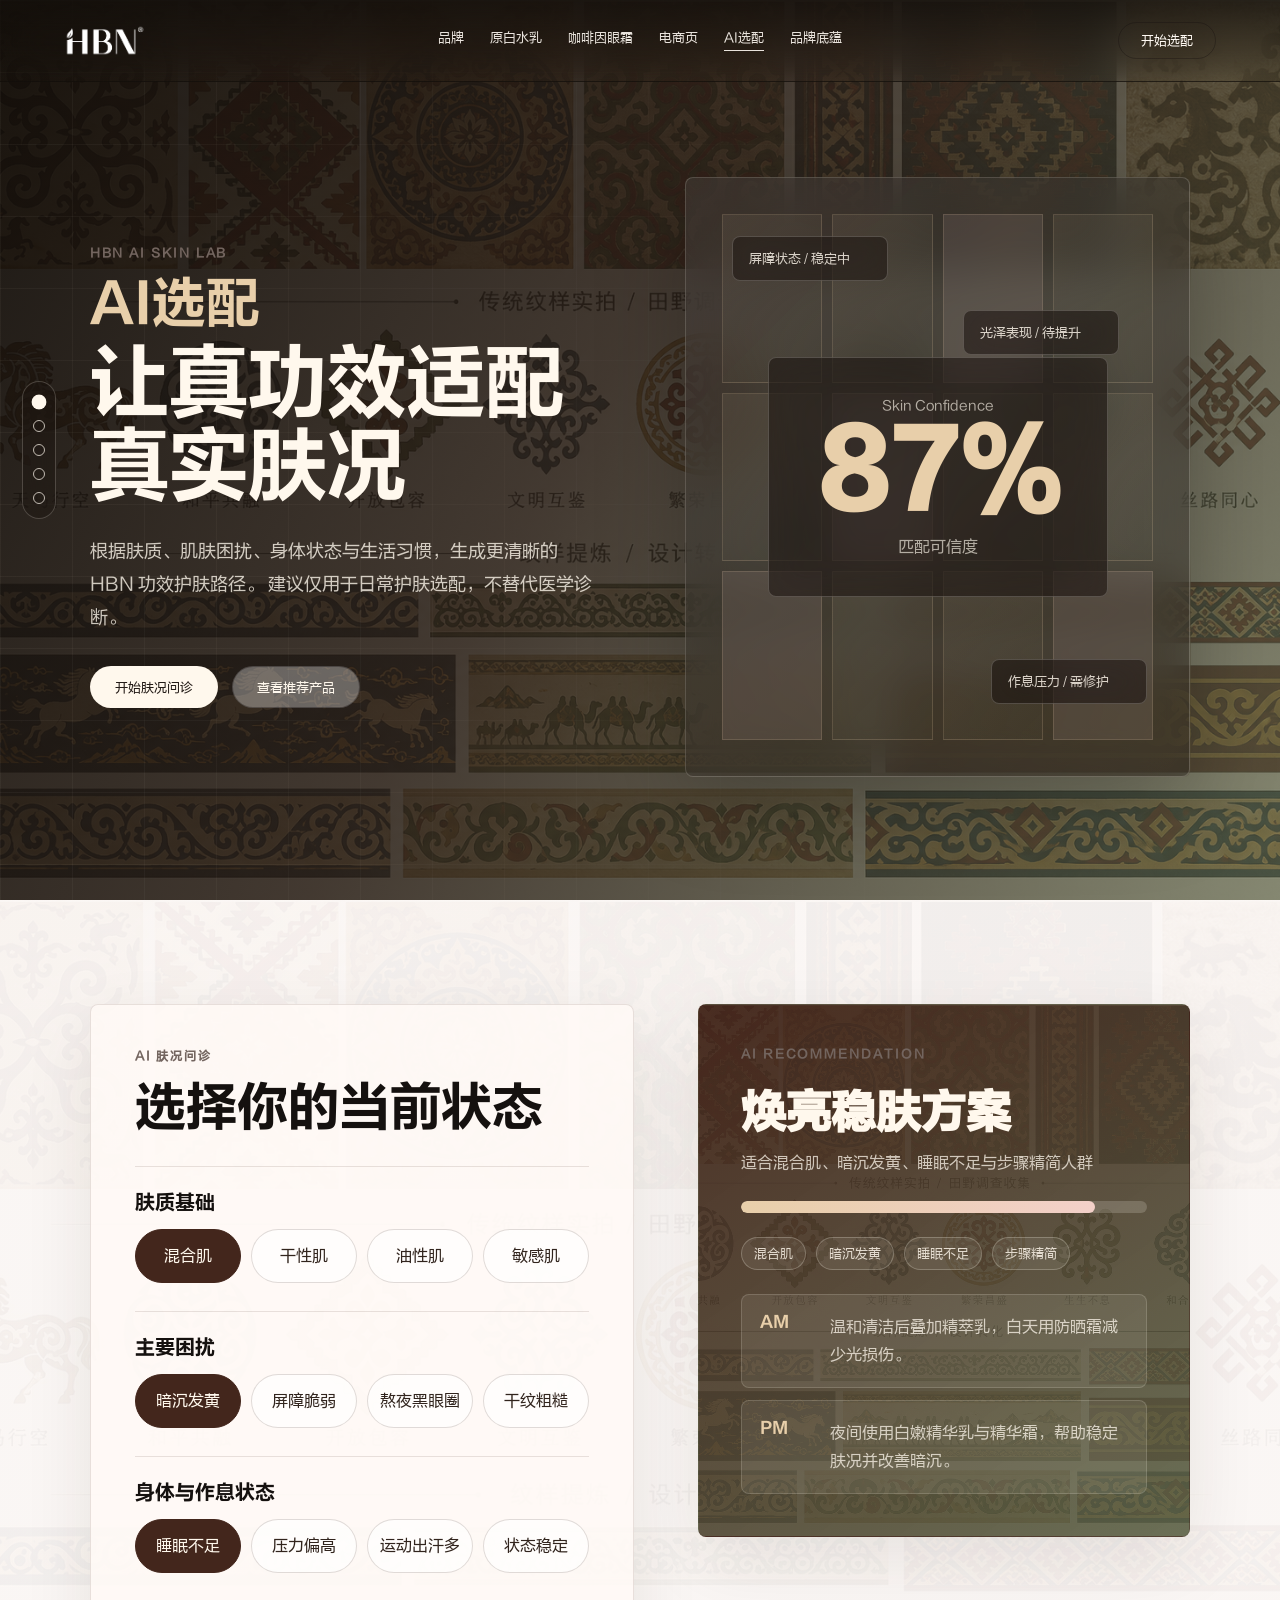
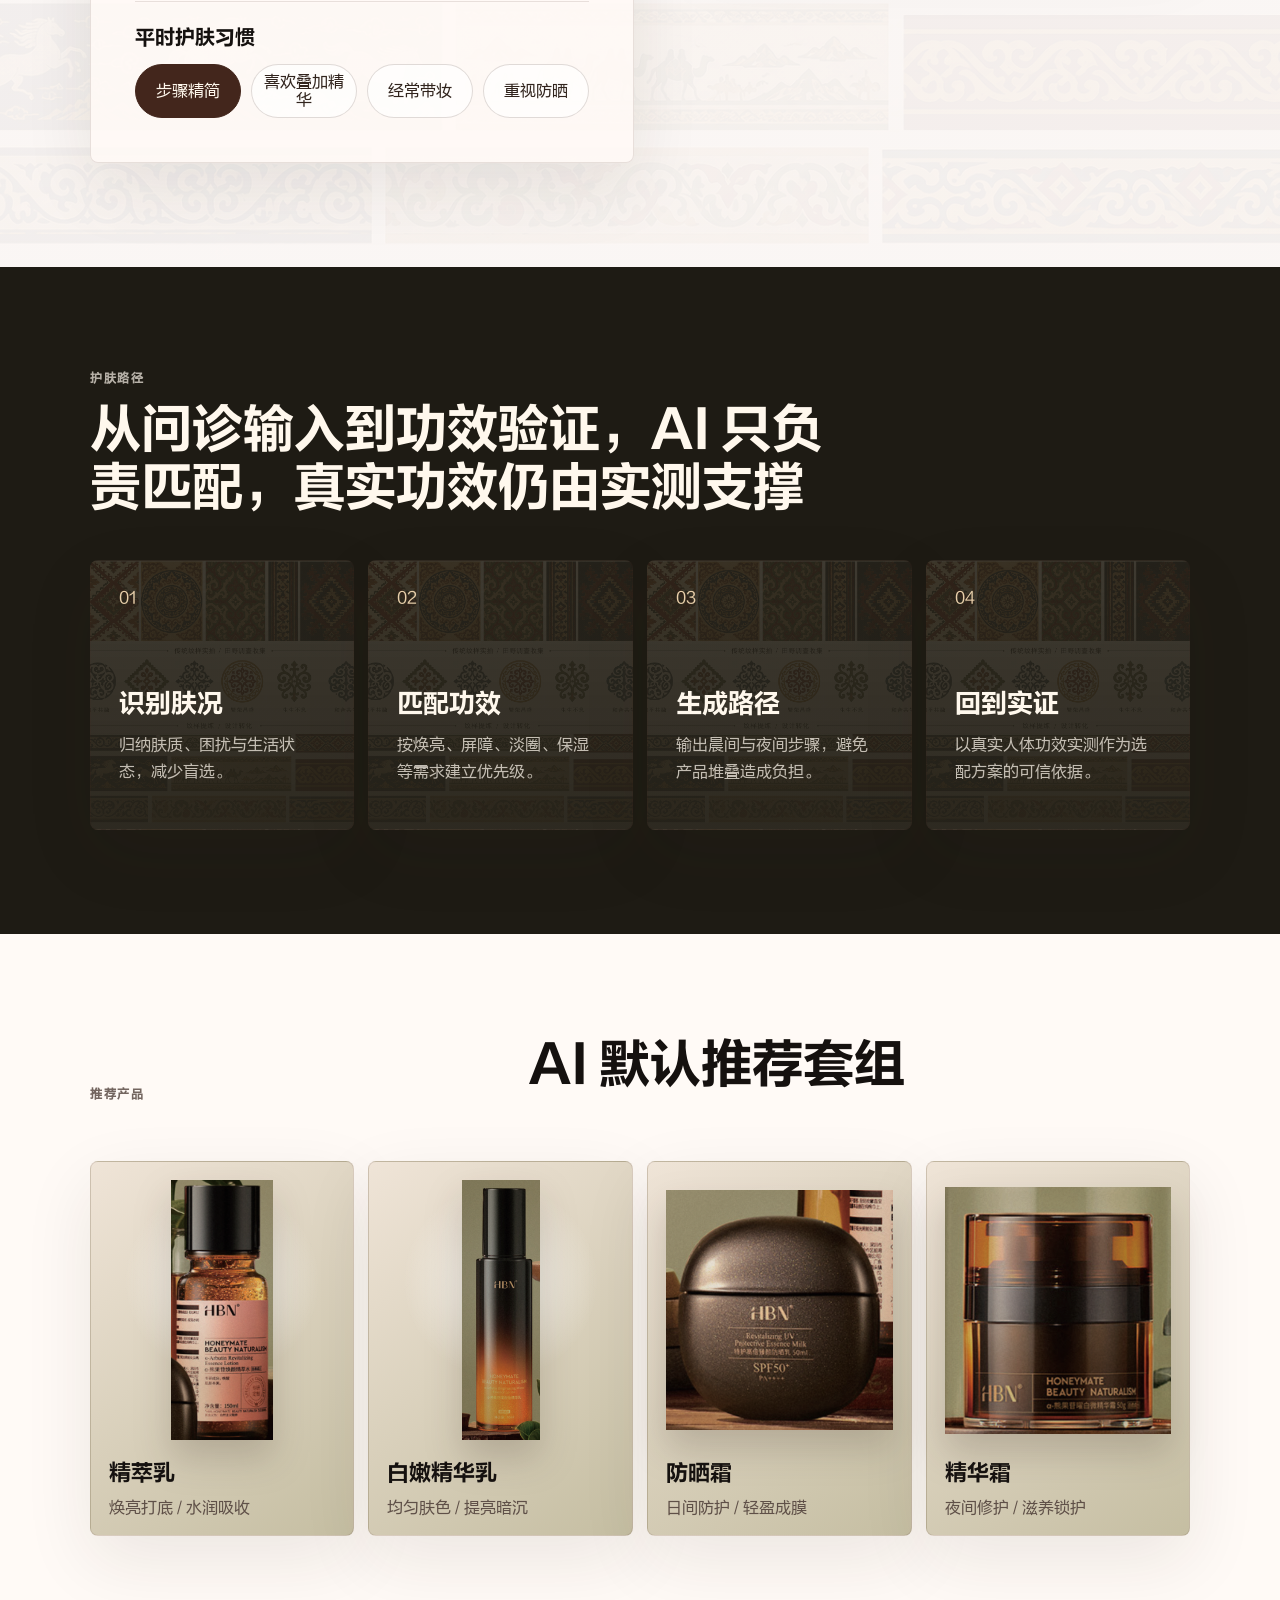
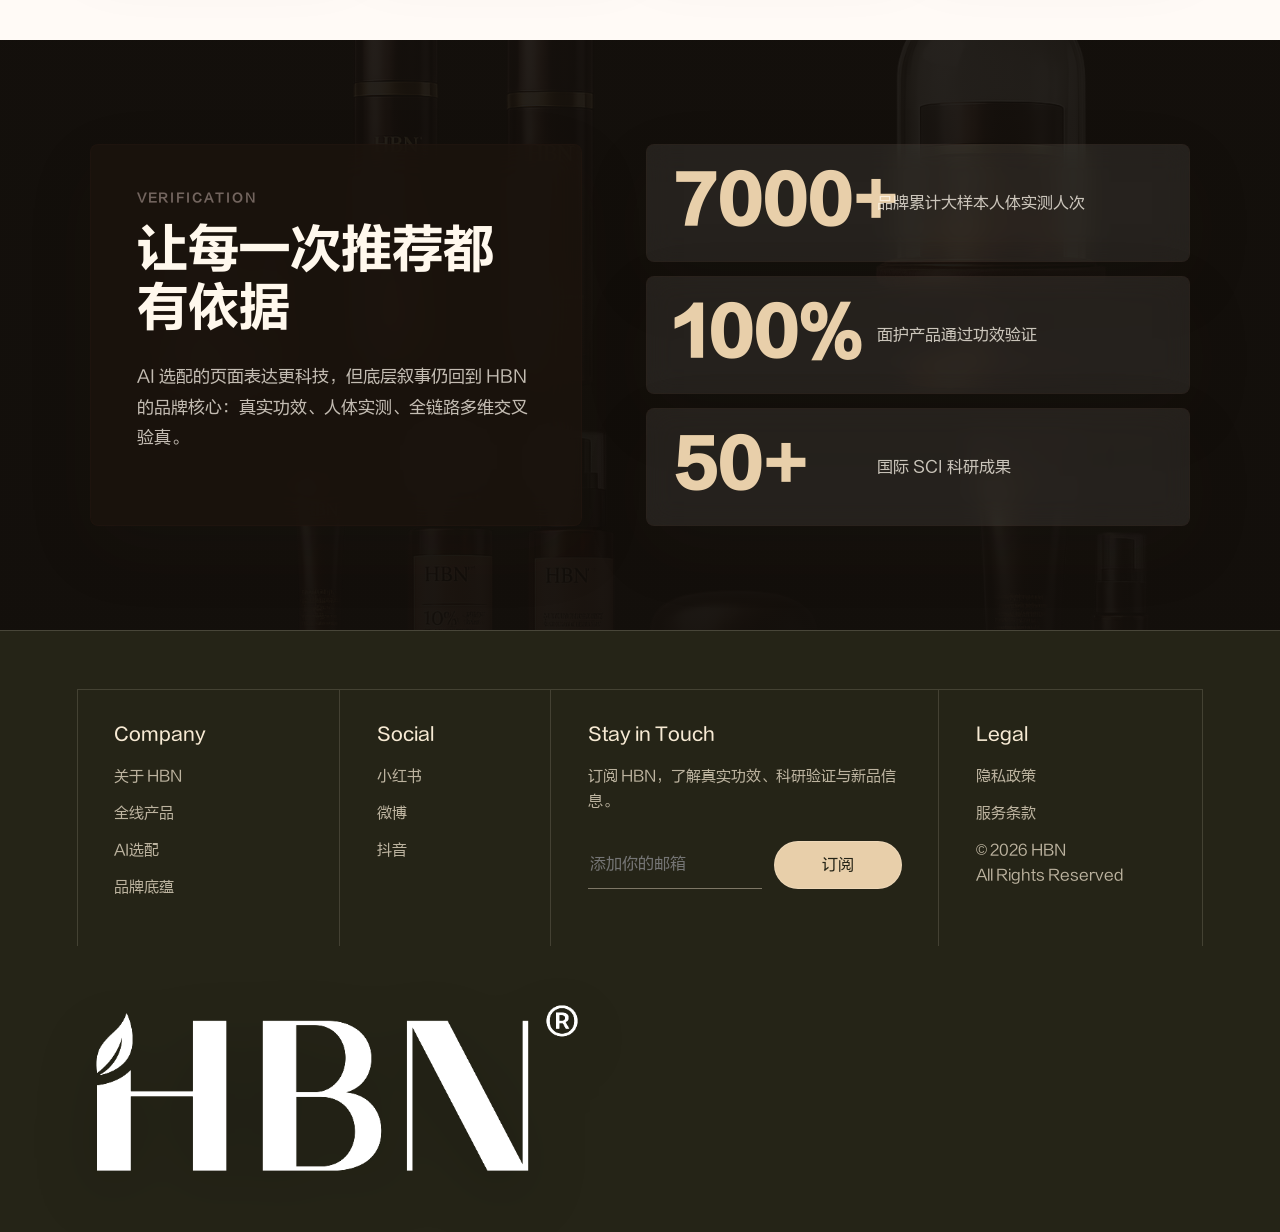
==== ai.html @ 276646a4 "Add HBN AI skin recommendation page" ====
<!doctype html>
<html lang="zh-CN">
  <head>
    <meta charset="UTF-8" />
    <meta name="viewport" content="width=device-width, initial-scale=1.0" />
    <title>HBN AI 选配</title>
    <link rel="stylesheet" href="./styles.css" />
  </head>
  <body data-page="ai">
    <main class="site-shell ai-shell">
      <nav class="nav">
        <a class="brand-lockup" href="./index.html" aria-label="HBN 首页">
          <img src="./assets/brand/hbn-logo-dark.png" alt="HBN" />
        </a>
        <div class="nav-links" aria-label="主要导航">
          <a href="./index.html">品牌</a>
          <a href="./product-white.html">原白水乳</a>
          <a href="./product-eye.html">咖啡因眼霜</a>
          <a href="./shop.html">电商页</a>
          <a href="./ai.html" aria-current="page">AI选配</a>
          <a href="./heritage.html">品牌底蕴</a>
        </div>
        <a class="pill-link" href="#ai-diagnosis">开始选配</a>
      </nav>

      <aside class="side-anchor-nav ai-side" aria-label="AI 选配导航">
        <a href="#ai-top" data-label="入口">入口</a>
        <a href="#ai-diagnosis" data-label="肤况问诊">肤况问诊</a>
        <a href="#ai-routine" data-label="方案">方案</a>
        <a href="#ai-products" data-label="产品">产品</a>
        <a href="#ai-proof" data-label="验证">验证</a>
      </aside>

      <section class="ai-hero" id="ai-top" data-reveal>
        <div class="ai-hero-copy">
          <p class="eyebrow">HBN AI Skin Lab</p>
          <h1>
            <span>AI选配</span>
            <span>让真功效适配真实肤况</span>
          </h1>
          <p>
            根据肤质、肌肤困扰、身体状态与生活习惯，生成更清晰的 HBN 功效护肤路径。
            建议仅用于日常护肤选配，不替代医学诊断。
          </p>
          <div class="ai-hero-actions">
            <a class="button light" href="#ai-diagnosis">开始肤况问诊</a>
            <a class="button ghost light-ghost" href="#ai-products">查看推荐产品</a>
          </div>
        </div>
        <div class="ai-scan-stage" aria-label="AI 肤况分析视觉">
          <div class="scan-grid">
            <span></span><span></span><span></span><span></span>
            <span></span><span></span><span></span><span></span>
            <span></span><span></span><span></span><span></span>
          </div>
          <div class="scan-panel main">
            <small>Skin Confidence</small>
            <strong data-ai-score>87%</strong>
            <span>匹配可信度</span>
          </div>
          <div class="scan-panel floating one">屏障状态 / 稳定中</div>
          <div class="scan-panel floating two">作息压力 / 需修护</div>
          <div class="scan-panel floating three">光泽表现 / 待提升</div>
        </div>
      </section>

      <section class="ai-diagnosis" id="ai-diagnosis" data-reveal>
        <div class="ai-form-panel">
          <p class="eyebrow">AI 肤况问诊</p>
          <h2>选择你的当前状态</h2>

          <div class="ai-question">
            <h3>肤质基础</h3>
            <div class="ai-choice-row" data-ai-group="skin">
              <button class="ai-choice is-selected" type="button" data-value="混合肌">混合肌</button>
              <button class="ai-choice" type="button" data-value="干性肌">干性肌</button>
              <button class="ai-choice" type="button" data-value="油性肌">油性肌</button>
              <button class="ai-choice" type="button" data-value="敏感肌">敏感肌</button>
            </div>
          </div>

          <div class="ai-question">
            <h3>主要困扰</h3>
            <div class="ai-choice-row" data-ai-group="concern">
              <button class="ai-choice is-selected" type="button" data-value="暗沉发黄">暗沉发黄</button>
              <button class="ai-choice" type="button" data-value="屏障脆弱">屏障脆弱</button>
              <button class="ai-choice" type="button" data-value="熬夜黑眼圈">熬夜黑眼圈</button>
              <button class="ai-choice" type="button" data-value="干纹粗糙">干纹粗糙</button>
            </div>
          </div>

          <div class="ai-question">
            <h3>身体与作息状态</h3>
            <div class="ai-choice-row" data-ai-group="body">
              <button class="ai-choice is-selected" type="button" data-value="睡眠不足">睡眠不足</button>
              <button class="ai-choice" type="button" data-value="压力偏高">压力偏高</button>
              <button class="ai-choice" type="button" data-value="运动出汗多">运动出汗多</button>
              <button class="ai-choice" type="button" data-value="状态稳定">状态稳定</button>
            </div>
          </div>

          <div class="ai-question">
            <h3>平时护肤习惯</h3>
            <div class="ai-choice-row" data-ai-group="habit">
              <button class="ai-choice is-selected" type="button" data-value="步骤精简">步骤精简</button>
              <button class="ai-choice" type="button" data-value="喜欢叠加精华">喜欢叠加精华</button>
              <button class="ai-choice" type="button" data-value="经常带妆">经常带妆</button>
              <button class="ai-choice" type="button" data-value="重视防晒">重视防晒</button>
            </div>
          </div>
        </div>

        <div class="ai-result-panel" aria-live="polite">
          <div class="result-header">
            <p class="eyebrow">AI Recommendation</p>
            <strong data-ai-title>焕亮稳肤方案</strong>
            <span data-ai-subtitle>适合暗沉发黄、睡眠不足与步骤精简人群</span>
          </div>
          <div class="result-meter">
            <span style="--value: 87%"></span>
          </div>
          <div class="ai-tags">
            <span data-ai-skin>混合肌</span>
            <span data-ai-concern>暗沉发黄</span>
            <span data-ai-body>睡眠不足</span>
            <span data-ai-habit>步骤精简</span>
          </div>
          <div class="ai-prescription">
            <article>
              <span>AM</span>
              <p data-ai-am>温和清洁后叠加精萃乳，白天用防晒霜减少光损伤。</p>
            </article>
            <article>
              <span>PM</span>
              <p data-ai-pm>夜间使用精华乳与精华霜，帮助稳定肤况并改善暗沉。</p>
            </article>
          </div>
        </div>
      </section>

      <section class="ai-routine" id="ai-routine" data-reveal>
        <div>
          <p class="eyebrow">护肤路径</p>
          <h2>从问诊输入到功效验证，AI 只负责匹配，真实功效仍由实测支撑</h2>
        </div>
        <div class="routine-flow">
          <article><span>01</span><h3>识别肤况</h3><p>归纳肤质、困扰与生活状态，减少盲选。</p></article>
          <article><span>02</span><h3>匹配功效</h3><p>按焕亮、屏障、淡圈、保湿等需求建立优先级。</p></article>
          <article><span>03</span><h3>生成路径</h3><p>输出晨间与夜间步骤，避免产品堆叠造成负担。</p></article>
          <article><span>04</span><h3>回到实证</h3><p>以真实人体功效实测作为选配方案的可信依据。</p></article>
        </div>
      </section>

      <section class="ai-products" id="ai-products" data-reveal>
        <div class="section-heading">
          <p class="eyebrow">推荐产品</p>
          <h2>AI 默认推荐套组</h2>
        </div>
        <div class="ai-product-grid">
          <article>
            <img src="./assets/products/items/essence-lotion.png" alt="HBN 精萃乳" />
            <h3>精萃乳</h3>
            <p>焕亮打底 / 水润吸收</p>
          </article>
          <article>
            <img src="./assets/products/items/firming-lotion.png" alt="HBN 精华乳" />
            <h3>精华乳</h3>
            <p>紧致修护 / 细腻弹润</p>
          </article>
          <article>
            <img src="./assets/products/items/sunscreen.png" alt="HBN 防晒霜" />
            <h3>防晒霜</h3>
            <p>日间防护 / 轻盈成膜</p>
          </article>
          <article>
            <img src="./assets/products/items/essence-cream.png" alt="HBN 精华霜" />
            <h3>精华霜</h3>
            <p>夜间修护 / 滋养锁护</p>
          </article>
        </div>
      </section>

      <section class="ai-proof" id="ai-proof" data-reveal>
        <div class="proof-console">
          <p class="eyebrow">Verification</p>
          <h2>让每一次推荐都有依据</h2>
          <p>AI 选配的页面表达更科技，但底层叙事仍回到 HBN 的品牌核心：真实功效、人体实测、全链路多维交叉验真。</p>
        </div>
        <div class="proof-numbers">
          <article><strong>7000+</strong><span>品牌累计大样本人体实测人次</span></article>
          <article><strong>100%</strong><span>面护产品通过功效验证</span></article>
          <article><strong>50+</strong><span>国际 SCI 科研成果</span></article>
        </div>
      </section>

      <footer class="site-footer">
        <div class="footer-grid">
          <div><h3>Company</h3><a href="./index.html">关于 HBN</a><a href="./shop.html">全线产品</a><a href="./ai.html">AI选配</a><a href="./heritage.html">品牌底蕴</a></div>
          <div><h3>Social</h3><a href="#">小红书</a><a href="#">微博</a><a href="#">抖音</a></div>
          <div class="footer-newsletter"><h3>Stay in Touch</h3><p>订阅 HBN，了解真实功效、科研验证与新品信息。</p><form><input type="email" placeholder="添加你的邮箱" aria-label="邮箱" /><button type="button">订阅</button></form></div>
          <div><h3>Legal</h3><a href="#">隐私政策</a><a href="#">服务条款</a><p>© 2026 HBN<br />All Rights Reserved</p></div>
        </div>
        <div class="footer-brand"><img src="./assets/brand/hbn-logo-white.png" alt="HBN" /></div>
      </footer>
    </main>
    <script src="./script.js"></script>
  </body>
</html>
---- styles.css ----
:root {
  --font-thin: "HBNLanTingThin";
  --font-light: "HBNLanTingLight";
  --font-regular: "HBNLanTing";
  --font-medium: "HBNLanTingMedium";
  --font-bold: "HBNLanTingBold";
  --font-heavy: "HBNLanTingHeavy";
  --ink: #15110f;
  --muted: #73655f;
  --paper: #fbf7f5;
  --soft-pink: #f3d0c9;
  --pale-pink: #faebe8;
  --bottle: #43261c;
  --coffee: #6f4630;
  --green: #5c6247;
  --sage: #dfe5d4;
  --line: rgba(67, 38, 28, 0.16);
  --shadow: 0 28px 70px rgba(44, 34, 30, 0.18);
  --serif: var(--font-heavy), "PingFang SC", "Microsoft YaHei", sans-serif;
  --sans: var(--font-regular), "PingFang SC", "Microsoft YaHei", sans-serif;
}

/* Refined luxury layout and commerce additions */
body[data-page="brand"],
body[data-page="shop"] {
  background: #f5f1ed;
}

body[data-page="brand"] .site-shell,
body[data-page="shop"] .site-shell {
  width: 100%;
  min-height: 100vh;
  margin: 0;
  border: 0;
  border-radius: 0;
  box-shadow: none;
}

body[data-page="brand"] .nav,
body[data-page="shop"] .nav {
  position: fixed;
  top: 0;
  right: 0;
  left: 0;
  height: 82px;
  padding: 18px clamp(24px, 5vw, 72px);
  color: #fffaf3;
  background: linear-gradient(rgba(20, 14, 10, 0.2), rgba(20, 14, 10, 0));
  border-bottom: 1px solid transparent;
  transition: background 0.35s ease, color 0.35s ease, border-color 0.35s ease, box-shadow 0.35s ease;
}

body[data-page="brand"] .nav .brand-lockup img,
body[data-page="shop"] .nav .brand-lockup img {
  filter: brightness(0) invert(1);
  transition: filter 0.35s ease;
}

body[data-page="brand"] .nav .nav-links,
body[data-page="shop"] .nav .nav-links {
  color: rgba(255, 250, 243, 0.9);
}

body.is-scrolled[data-page="brand"] .nav,
body.is-scrolled[data-page="shop"] .nav {
  color: var(--ink);
  background: rgba(255, 255, 255, 0.94);
  border-color: rgba(35, 27, 23, 0.08);
  box-shadow: 0 18px 46px rgba(39, 28, 20, 0.08);
}

body.is-scrolled[data-page="brand"] .nav .brand-lockup img,
body.is-scrolled[data-page="shop"] .nav .brand-lockup img {
  filter: none;
}

body.is-scrolled[data-page="brand"] .nav .nav-links,
body.is-scrolled[data-page="shop"] .nav .nav-links {
  color: rgba(21, 17, 15, 0.72);
}

body[data-page="brand"] .pill-link,
body[data-page="shop"] .pill-link {
  border-color: currentColor;
}

.hero-brand {
  min-height: 100vh;
  grid-template-columns: minmax(0, 0.72fr) minmax(360px, 0.68fr);
  align-items: end;
  padding: 150px clamp(28px, 7vw, 110px) 96px;
  color: #fff8ed;
  background:
    linear-gradient(90deg, rgba(12, 9, 7, 0.86) 0%, rgba(20, 14, 10, 0.66) 42%, rgba(20, 14, 10, 0.2) 100%),
    url("./assets/products/hbn-product-lineup.png") center / cover;
}

.hero-brand::after {
  position: absolute;
  inset: auto 0 0;
  height: 32%;
  background: linear-gradient(transparent, rgba(12, 9, 7, 0.52));
  content: "";
  pointer-events: none;
}

.hero-brand .hero-copy {
  align-self: end;
  max-width: 620px;
}

.hero-brand .eyebrow,
.hero-brand .hero-text {
  color: rgba(255, 248, 237, 0.82);
}

.hero-brand h1 {
  font-size: clamp(62px, 8.4vw, 132px);
  line-height: 0.98;
}

.hero-brand .hero-visual {
  align-self: end;
  min-height: 380px;
}

.hero-brand .floating-panel {
  color: #fff8ed;
  background: rgba(27, 18, 12, 0.36);
  border-color: rgba(255, 248, 237, 0.26);
}

.hero-brand .floating-panel small {
  color: rgba(255, 248, 237, 0.74);
}

.panel-one {
  top: 42px;
  right: 2%;
}

.panel-two {
  bottom: 34px;
  left: auto;
  right: 24%;
}

.side-anchor-nav {
  position: fixed;
  top: 50%;
  left: 22px;
  z-index: 9;
  display: grid;
  gap: 12px;
  padding: 14px 10px;
  border: 1px solid rgba(255, 248, 237, 0.2);
  border-radius: 999px;
  background: rgba(24, 16, 11, 0.28);
  backdrop-filter: blur(16px);
  transform: translateY(-50%);
  transition: background 0.3s ease, border-color 0.3s ease;
}

.side-anchor-nav a {
  position: relative;
  display: grid;
  width: 12px;
  height: 12px;
  place-items: center;
  border: 1px solid rgba(255, 248, 237, 0.72);
  border-radius: 50%;
  color: transparent;
  font-size: 0;
  transition: transform 0.2s ease, background 0.2s ease;
}

.side-anchor-nav a::after {
  position: absolute;
  left: 22px;
  width: max-content;
  padding: 7px 10px;
  border-radius: 999px;
  color: #fff8ed;
  background: rgba(24, 16, 11, 0.78);
  content: attr(data-label);
  font-size: 12px;
  opacity: 0;
  pointer-events: none;
  transform: translateX(-6px);
  transition: opacity 0.2s ease, transform 0.2s ease;
}

.side-anchor-nav a:hover,
.side-anchor-nav a.is-active {
  background: #fff8ed;
  transform: scale(1.24);
}

.side-anchor-nav a:hover::after {
  opacity: 1;
  transform: translateX(0);
}

body.is-scrolled[data-page="brand"] .side-anchor-nav,
body.is-scrolled[data-page="shop"] .side-anchor-nav {
  background: rgba(255, 255, 255, 0.78);
  border-color: rgba(35, 27, 23, 0.12);
}

body.is-scrolled[data-page="brand"] .side-anchor-nav a,
body.is-scrolled[data-page="shop"] .side-anchor-nav a {
  border-color: rgba(35, 27, 23, 0.46);
}

body.is-scrolled[data-page="brand"] .side-anchor-nav a:hover,
body.is-scrolled[data-page="brand"] .side-anchor-nav a.is-active,
body.is-scrolled[data-page="shop"] .side-anchor-nav a:hover,
body.is-scrolled[data-page="shop"] .side-anchor-nav a.is-active {
  background: var(--bottle);
}

h1 {
  font-size: clamp(62px, 8.6vw, 132px);
  line-height: 0.98;
}

h2 {
  font-size: clamp(38px, 5.2vw, 76px);
  line-height: 1.08;
}

.split-section {
  padding: 112px clamp(28px, 7vw, 110px);
}

.proof-strip article {
  min-height: 190px;
  padding: 38px clamp(24px, 4vw, 54px);
}

.proof-strip strong {
  font-size: clamp(44px, 5vw, 70px);
}

.reference-suite {
  grid-template-columns: repeat(2, minmax(0, 1fr));
  gap: 12px;
  padding: 12px;
}

.story-screen {
  min-height: 560px;
}

.story-screen:nth-child(1),
.story-screen:nth-child(6) {
  grid-column: span 2;
}

.screen-copy {
  padding: 46px;
}

.screen-copy h2 {
  font-size: clamp(38px, 4.6vw, 70px);
}

.screen-lab h2 {
  font-size: clamp(72px, 8vw, 118px);
}

.lab-products,
.proof-products,
.splash-products {
  pointer-events: none;
  opacity: 0.72;
  transform: scale(0.62);
}

.proof-products {
  right: -24px;
}

.screen-white .splash-products {
  right: -16px;
}

.feature-columns {
  width: min(360px, calc(100% - 88px));
}

.feature-columns.right {
  width: min(360px, calc(100% - 88px));
}

.product-preview {
  min-height: 500px;
}

.product-preview h2 {
  font-size: clamp(38px, 4.8vw, 66px);
}

.product-duo {
  transform: scale(0.78);
  transform-origin: bottom right;
}

.cream-jar {
  transform: scale(0.82);
  transform-origin: bottom right;
}

.heritage-teaser {
  padding: 92px clamp(28px, 7vw, 110px);
}

.teaser-actions {
  display: flex;
  flex-wrap: wrap;
  gap: 12px;
  justify-content: flex-end;
}

.button.light {
  border-color: rgba(255, 248, 237, 0.72);
  color: #231b17;
  background: #fff8ed;
}

.shop-hero {
  position: relative;
  min-height: 100vh;
  display: grid;
  align-items: end;
  padding: 150px clamp(28px, 7vw, 110px) 96px;
  color: #fff8ed;
  background:
    linear-gradient(90deg, rgba(12, 9, 7, 0.88), rgba(33, 22, 15, 0.48), rgba(33, 22, 15, 0.1)),
    url("./assets/products/hbn-product-lineup.png") center / cover;
}

.shop-hero-copy {
  position: relative;
  z-index: 2;
  max-width: 720px;
}

.shop-hero-copy h1 {
  font-size: clamp(58px, 8.2vw, 126px);
}

.shop-hero-copy p {
  max-width: 560px;
  color: rgba(255, 248, 237, 0.82);
  font-size: 17px;
  line-height: 1.8;
}

.product-showcase {
  background: #f8f2ec;
}

.showcase-panel {
  position: sticky;
  top: 82px;
  display: grid;
  grid-template-columns: minmax(360px, 0.95fr) minmax(0, 1fr);
  gap: clamp(28px, 6vw, 96px);
  min-height: calc(100vh - 82px);
  align-items: center;
  padding: 80px clamp(28px, 7vw, 110px);
  border-bottom: 1px solid rgba(67, 38, 28, 0.12);
  background: #f8f2ec;
}

.showcase-panel.reverse {
  grid-template-columns: minmax(0, 1fr) minmax(360px, 0.95fr);
}

.showcase-panel.reverse .showcase-image {
  order: 2;
}

.showcase-image {
  min-height: 560px;
  border-radius: 8px;
  box-shadow: 0 28px 90px rgba(46, 29, 20, 0.18);
}

.showcase-copy span {
  display: block;
  margin-bottom: 24px;
  color: var(--coffee);
  font-family: var(--font-heavy);
}

.showcase-copy h2 {
  max-width: 660px;
}

.showcase-copy p {
  max-width: 460px;
  color: var(--muted);
  font-size: 18px;
  line-height: 1.8;
}

.product-crop {
  background-image: url("./assets/products/hbn-product-lineup.png");
  background-repeat: no-repeat;
  background-color: #211711;
  transition: transform 0.35s ease, box-shadow 0.35s ease;
}

.commerce-card:hover .product-crop {
  transform: scale(1.035);
}

.crop-01 { background-size: 440%; background-position: 10% 25%; }
.crop-02 { background-size: 450%; background-position: 31% 18%; }
.crop-03 { background-size: 450%; background-position: 44% 18%; }
.crop-04 { background-size: 330%; background-position: 79% 18%; }
.crop-05 { background-size: 520%; background-position: 24% 82%; }
.crop-06 { background-size: 455%; background-position: 35% 83%; }
.crop-07 { background-size: 455%; background-position: 47% 83%; }
.crop-08 { background-size: 420%; background-position: 59% 84%; }
.crop-09 { background-size: 470%; background-position: 83% 82%; }
.crop-10 { background-size: 560%; background-position: 94% 83%; }

.shop-grid-section {
  padding: 108px clamp(28px, 7vw, 110px);
  background: #fffaf6;
}

.section-heading {
  display: grid;
  grid-template-columns: 0.75fr 1.25fr;
  gap: 42px;
  align-items: end;
  margin-bottom: 42px;
}

.section-heading h2 {
  max-width: 760px;
}

.commerce-grid {
  display: grid;
  grid-template-columns: repeat(5, minmax(0, 1fr));
  gap: 14px;
}

.commerce-card {
  display: grid;
  gap: 12px;
  padding: 12px 12px 18px;
  border: 1px solid rgba(67, 38, 28, 0.1);
  border-radius: 8px;
  background: #f3e8de;
  overflow: hidden;
  transition: transform 0.28s ease, box-shadow 0.28s ease, background 0.28s ease;
}

.commerce-card:hover {
  background: #fff8f0;
  box-shadow: 0 22px 60px rgba(52, 34, 22, 0.13);
  transform: translateY(-6px);
}

.commerce-card .product-crop {
  aspect-ratio: 4 / 5;
  border-radius: 6px;
}

.commerce-card h3 {
  margin: 8px 2px 0;
  font-family: var(--font-heavy);
  font-size: 20px;
  line-height: 1.35;
}

.commerce-card p {
  margin: 0 2px 10px;
  color: var(--muted);
  font-size: 13px;
}

.commerce-card button {
  min-height: 38px;
  border: 1px solid rgba(35, 27, 23, 0.18);
  border-radius: 999px;
  color: var(--ink);
  background: rgba(255, 255, 255, 0.52);
  font: inherit;
  cursor: pointer;
}

.ritual-section {
  display: grid;
  grid-template-columns: 0.8fr 1.2fr;
  gap: 48px;
  align-items: center;
  padding: 96px clamp(28px, 7vw, 110px);
  background: #2b2119;
  color: #fff8ed;
}

.ritual-section .eyebrow {
  color: rgba(255, 248, 237, 0.72);
}

.ritual-steps {
  display: grid;
  grid-template-columns: repeat(5, 1fr);
  gap: 1px;
  background: rgba(255, 248, 237, 0.22);
}

.ritual-steps span {
  display: grid;
  min-height: 132px;
  place-items: center;
  padding: 18px;
  background: #3f3025;
  text-align: center;
}

@media (max-width: 1180px) {
  .commerce-grid {
    grid-template-columns: repeat(3, minmax(0, 1fr));
  }

  .showcase-panel,
  .showcase-panel.reverse {
    grid-template-columns: 1fr;
    position: relative;
    top: auto;
  }

  .showcase-panel.reverse .showcase-image {
    order: 0;
  }

  .showcase-image {
    min-height: 440px;
  }
}

@media (max-width: 980px) {
  body[data-page="brand"] .nav,
  body[data-page="shop"] .nav {
    height: auto;
    padding: 18px 22px 8px;
  }

  .side-anchor-nav {
    display: none;
  }

  .hero-brand,
  .shop-hero {
    min-height: 760px;
    grid-template-columns: 1fr;
    padding: 132px 24px 64px;
  }

  .hero-brand .hero-visual {
    min-height: 160px;
  }

  .reference-suite,
  .story-screen:nth-child(1),
  .story-screen:nth-child(6),
  .section-heading,
  .ritual-section {
    grid-template-columns: 1fr;
  }

  .story-screen:nth-child(1),
  .story-screen:nth-child(6) {
    grid-column: span 1;
  }

  .commerce-grid {
    grid-template-columns: repeat(2, minmax(0, 1fr));
  }

  .ritual-steps {
    grid-template-columns: 1fr;
  }
}

/* Real product imagery and premium shop refinements */
.footer-brand {
  display: flex;
  align-items: flex-end;
  padding-top: 52px;
}

.footer-brand img {
  width: min(520px, 54vw);
  height: auto;
  filter: drop-shadow(0 18px 30px rgba(0, 0, 0, 0.18));
}

.shop-marquee {
  overflow: hidden;
  padding: 86px 0;
  background:
    linear-gradient(rgba(255, 250, 246, 0.9), rgba(255, 250, 246, 0.9)),
    url("./assets/patterns/kazakh-pattern.png") center / cover;
}

.marquee-heading {
  display: grid;
  grid-template-columns: 0.65fr 1.35fr;
  gap: 32px;
  align-items: end;
  padding: 0 clamp(28px, 7vw, 110px) 34px;
}

.marquee-heading h2 {
  max-width: 720px;
}

.marquee-track {
  display: flex;
  width: max-content;
  gap: 18px;
  animation: hbn-marquee 38s linear infinite;
  will-change: transform;
}

.shop-marquee:hover .marquee-track {
  animation-play-state: paused;
}

.marquee-card {
  display: grid;
  grid-template-rows: 250px auto;
  width: 220px;
  gap: 14px;
  padding: 16px 16px 18px;
  border: 1px solid rgba(67, 38, 28, 0.12);
  border-radius: 8px;
  background:
    radial-gradient(circle at 50% 38%, rgba(255, 255, 255, 0.72), transparent 34%),
    linear-gradient(145deg, #eee2d4, #c9bea4);
  box-shadow: 0 18px 46px rgba(47, 33, 22, 0.1);
  transition: transform 0.25s ease, box-shadow 0.25s ease;
}

.marquee-card:hover {
  transform: translateY(-6px);
  box-shadow: 0 26px 70px rgba(47, 33, 22, 0.16);
}

.marquee-card img {
  width: 100%;
  height: 100%;
  object-fit: contain;
  mix-blend-mode: multiply;
  filter: drop-shadow(0 18px 18px rgba(38, 24, 16, 0.18));
}

.marquee-card span {
  color: #2d2119;
  font-family: var(--font-heavy), sans-serif;
  font-size: 17px;
  text-align: center;
}

@keyframes hbn-marquee {
  from {
    transform: translateX(0);
  }
  to {
    transform: translateX(-50%);
  }
}

.builder-visual {
  position: relative;
  background:
    radial-gradient(circle at 50% 42%, rgba(255, 255, 255, 0.62), transparent 30%),
    linear-gradient(145deg, #eee2d4, #b8b999);
}

.builder-visual::after {
  position: absolute;
  inset: auto 0 0;
  height: 34%;
  background: linear-gradient(transparent, rgba(77, 73, 52, 0.22));
  content: "";
  pointer-events: none;
}

.builder-product-card {
  position: relative;
  z-index: 1;
  display: flex;
  align-items: end;
  justify-content: center;
  gap: 26px;
  width: min(86%, 620px);
  min-height: 530px;
}

.builder-product-card img {
  max-width: 42%;
  max-height: 500px;
  object-fit: contain;
  mix-blend-mode: multiply;
  filter: drop-shadow(0 28px 28px rgba(38, 24, 16, 0.22));
}

.builder-product-card img:nth-child(2) {
  transform: translateY(18px);
}

.builder-summary small {
  color: rgba(255, 248, 237, 0.72);
  font-size: 13px;
}

.option-row button {
  display: grid;
  gap: 6px;
  place-items: center;
}

.option-row button strong {
  font-family: var(--font-heavy), sans-serif;
  font-size: 16px;
}

.option-row button em {
  color: inherit;
  font-style: normal;
  opacity: 0.72;
}

.product-photo-stage {
  display: grid;
  place-items: center;
  overflow: hidden;
  background:
    radial-gradient(circle at 50% 40%, rgba(255, 255, 255, 0.68), transparent 32%),
    linear-gradient(145deg, #eee2d4, #c2b99b);
}

.product-photo-stage img {
  max-width: 76%;
  max-height: 520px;
  object-fit: contain;
  mix-blend-mode: multiply;
  filter: drop-shadow(0 28px 30px rgba(38, 24, 16, 0.22));
}

.commerce-grid {
  grid-template-columns: repeat(4, minmax(0, 1fr));
}

.commerce-card {
  background:
    linear-gradient(180deg, rgba(255, 250, 246, 0.92), rgba(239, 226, 212, 0.96));
}

.commerce-card .product-image {
  display: grid;
  aspect-ratio: 4 / 5;
  place-items: center;
  overflow: hidden;
  border-radius: 6px;
  background:
    radial-gradient(circle at 50% 34%, rgba(255, 255, 255, 0.7), transparent 34%),
    linear-gradient(145deg, #efe4d7, #c5bea2);
}

.commerce-card .product-image img {
  max-width: 88%;
  max-height: 92%;
  object-fit: contain;
  mix-blend-mode: multiply;
  filter: drop-shadow(0 18px 18px rgba(38, 24, 16, 0.18));
  transition: transform 0.3s ease;
}

.commerce-card:hover .product-image img {
  transform: scale(1.04) translateY(-4px);
}

.commerce-card > strong {
  margin: -2px 2px 6px;
  color: #5b3a29;
  font-family: var(--font-heavy), sans-serif;
  font-size: 18px;
}

.commerce-card button {
  background: #2d2119;
  color: #fff8ed;
}

.product-education {
  background:
    linear-gradient(rgba(25, 28, 43, 0.92), rgba(25, 28, 43, 0.95)),
    url("./assets/patterns/kazakh-pattern.png") center / cover;
}

.education-grid article {
  background:
    linear-gradient(rgba(18, 20, 31, 0.78), rgba(18, 20, 31, 0.92)),
    url("./assets/patterns/kazakh-pattern.png") center / cover;
}

@media (max-width: 1180px) {
  .commerce-grid {
    grid-template-columns: repeat(3, minmax(0, 1fr));
  }
}

@media (max-width: 980px) {
  .marquee-heading,
  .commerce-grid {
    grid-template-columns: 1fr;
  }

  .builder-product-card {
    min-height: 420px;
  }

  .builder-product-card img {
    max-height: 390px;
  }

  .footer-brand img {
    width: min(360px, 70vw);
  }
}

/* Footer, commerce configurator, and readability refinements */
.site-footer {
  padding: 58px clamp(28px, 6vw, 92px) 42px;
  background: #252417;
  color: #e7dcc9;
  border-top: 1px solid rgba(255, 248, 237, 0.16);
}

.footer-grid {
  display: grid;
  grid-template-columns: 1fr 0.8fr 1.45fr 1fr;
  gap: 1px;
  border: 1px solid rgba(231, 220, 201, 0.16);
  border-bottom: 0;
}

.footer-grid > div {
  min-height: 250px;
  padding: 34px 36px;
  border-right: 1px solid rgba(231, 220, 201, 0.16);
}

.footer-grid > div:last-child {
  border-right: 0;
}

.site-footer h3 {
  margin: 0 0 20px;
  color: #f7ead4;
  font-family: var(--font-medium), sans-serif;
  font-size: 18px;
}

.site-footer a,
.site-footer p {
  display: block;
  margin: 0 0 12px;
  color: rgba(247, 234, 212, 0.72);
  font-size: 15px;
  line-height: 1.65;
}

.footer-newsletter form {
  display: grid;
  grid-template-columns: 1fr auto;
  gap: 12px;
  margin-top: 26px;
}

.footer-newsletter input {
  min-height: 48px;
  border: 0;
  border-bottom: 1px solid rgba(247, 234, 212, 0.42);
  color: #fff8ed;
  background: transparent;
  font: inherit;
  outline: none;
}

.footer-newsletter button {
  min-width: 128px;
  min-height: 48px;
  border: 1px solid rgba(247, 234, 212, 0.32);
  border-radius: 999px;
  color: #252417;
  background: #e8cfaa;
  font: inherit;
  cursor: pointer;
}

.footer-brand {
  padding-top: 40px;
  color: #e8cfaa;
  font-family: var(--font-heavy), sans-serif;
  font-size: clamp(72px, 18vw, 260px);
  line-height: 0.8;
  letter-spacing: 0;
}

.shop-builder {
  display: grid;
  grid-template-columns: minmax(420px, 1fr) minmax(420px, 0.95fr);
  gap: clamp(28px, 5vw, 72px);
  align-items: center;
  padding: 86px clamp(28px, 7vw, 110px);
  background: #fffaf6;
}

.builder-visual {
  display: grid;
  min-height: 640px;
  place-items: center;
  border: 1px solid rgba(67, 38, 28, 0.1);
  border-radius: 8px;
  background:
    radial-gradient(circle at 50% 42%, rgba(232, 207, 170, 0.42), transparent 34%),
    linear-gradient(145deg, #ede0d3, #d8c4b1);
  overflow: hidden;
}

.builder-product {
  width: min(78%, 620px);
  aspect-ratio: 1 / 1;
  border-radius: 8px;
  box-shadow: 0 26px 80px rgba(55, 36, 23, 0.2);
}

.builder-panel {
  display: grid;
  gap: 24px;
}

.builder-panel h2 {
  max-width: 620px;
}

.builder-panel > p:not(.eyebrow) {
  max-width: 560px;
  color: #5f5048;
  font-size: 17px;
  line-height: 1.8;
}

.option-group {
  display: grid;
  gap: 14px;
}

.option-title {
  display: flex;
  align-items: center;
  gap: 12px;
  color: #231b17;
  font-family: var(--font-heavy), sans-serif;
  font-size: 20px;
}

.option-title span {
  display: grid;
  width: 28px;
  height: 28px;
  place-items: center;
  border-radius: 50%;
  color: #fff8ed;
  background: #2d2119;
  font-size: 14px;
}

.option-row {
  display: grid;
  grid-template-columns: repeat(3, 1fr);
  gap: 12px;
}

.option-row button {
  min-height: 72px;
  border: 1px solid rgba(35, 27, 23, 0.16);
  border-radius: 8px;
  color: #2d2119;
  background: rgba(255, 255, 255, 0.72);
  font: inherit;
  font-family: var(--font-medium), sans-serif;
  cursor: pointer;
  transition: background 0.22s ease, color 0.22s ease, transform 0.22s ease;
}

.option-row button:hover {
  transform: translateY(-2px);
}

.option-row button.is-selected {
  color: #fff8ed;
  background: #2d2119;
}

.builder-summary {
  display: grid;
  gap: 8px;
  margin-top: 8px;
  padding: 22px;
  border-radius: 8px;
  color: #fff8ed;
  background: #5b3a29;
}

.builder-summary strong {
  font-family: var(--font-heavy), sans-serif;
  font-size: 20px;
}

.builder-summary span {
  color: rgba(255, 248, 237, 0.74);
  font-size: 14px;
}

.product-education {
  display: grid;
  gap: 44px;
  padding: 96px clamp(28px, 7vw, 110px);
  color: #fff8ed;
  background: #191c2b;
}

.product-education .eyebrow {
  color: rgba(255, 248, 237, 0.72);
}

.product-education h2 {
  max-width: 880px;
}

.education-grid {
  display: grid;
  grid-template-columns: repeat(3, 1fr);
  gap: 18px;
}

.education-grid article {
  min-height: 360px;
  padding: 30px;
  border: 1px solid rgba(255, 248, 237, 0.16);
  border-radius: 8px;
  background:
    linear-gradient(rgba(18, 20, 31, 0.78), rgba(18, 20, 31, 0.9)),
    url("./assets/products/hbn-product-lineup.png") center / cover;
}

.education-grid span {
  display: block;
  margin-bottom: 120px;
  color: #e8cfaa;
}

.education-grid h3 {
  margin-bottom: 12px;
  font-family: var(--font-heavy), sans-serif;
  font-size: 30px;
}

.education-grid p {
  color: rgba(255, 248, 237, 0.76);
  font-size: 16px;
  line-height: 1.75;
}

body[data-page="brand"] h1,
body[data-page="shop"] h1,
body[data-page="heritage"] h1 {
  font-size: clamp(46px, 6.2vw, 96px);
}

body[data-page="white"] .product-hero h1,
body[data-page="eye"] .product-hero h1 {
  font-size: clamp(44px, 5vw, 78px);
}

.proof-strip strong,
.result-stack strong,
.honor-grid strong,
.heritage-timeline strong,
.floating-panel span,
.mini-pack strong,
.coffee-note strong,
.formula-card strong {
  font-size: clamp(34px, 3.4vw, 54px);
}

.hero-text,
.section-copy,
.feature-list p,
.showcase-copy p,
.commerce-card p,
.builder-panel > p:not(.eyebrow) {
  color: #5d514a;
}

body[data-page="brand"] .hero-brand .hero-text,
body[data-page="shop"] .shop-hero-copy p,
.screen-copy p,
.screen-footer,
.bottom-note {
  color: rgba(255, 248, 237, 0.86);
}

@media (max-width: 980px) {
  .footer-grid,
  .shop-builder,
  .education-grid {
    grid-template-columns: 1fr;
  }

  .footer-grid > div {
    min-height: auto;
    border-right: 0;
    border-bottom: 1px solid rgba(231, 220, 201, 0.16);
  }

  .builder-visual {
    min-height: 460px;
  }

  .option-row {
    grid-template-columns: 1fr;
  }
}

/* HBN typography rule pass: slogan-led, restrained LanTing hierarchy */
body {
  font-family: var(--font-regular), "PingFang SC", "Microsoft YaHei", sans-serif;
}

h1,
h2,
h3,
.proof-strip strong,
.honor-grid strong,
.heritage-timeline strong,
.result-stack strong {
  font-family: var(--font-heavy), "PingFang SC", "Microsoft YaHei", sans-serif;
  letter-spacing: 0;
}

.eyebrow {
  font-family: var(--font-medium), "PingFang SC", "Microsoft YaHei", sans-serif;
  font-size: 13px;
  letter-spacing: 0.08em;
  text-transform: none;
}

.hero-text,
.section-copy,
.feature-list p,
.showcase-copy p,
.shop-hero-copy p,
.heritage-hero-copy p:not(.eyebrow) {
  font-family: var(--font-regular), "PingFang SC", "Microsoft YaHei", sans-serif;
}

body[data-page="brand"] .hero-brand h1,
body[data-page="shop"] .shop-hero h1,
body[data-page="heritage"] .heritage-hero-copy h1 {
  max-width: 880px;
  font-family: var(--font-heavy), "PingFang SC", "Microsoft YaHei", sans-serif;
  font-size: clamp(52px, 6.8vw, 108px);
  line-height: 1.04;
}

body[data-page="white"] .product-hero h1,
body[data-page="eye"] .product-hero h1 {
  max-width: 720px;
  font-family: var(--font-heavy), "PingFang SC", "Microsoft YaHei", sans-serif;
  font-size: clamp(48px, 5.8vw, 92px);
  line-height: 1.08;
}

body[data-page="brand"] .screen-copy h2,
body[data-page="brand"] .product-preview h2,
body[data-page="white"] .feature-list h2,
body[data-page="eye"] .feature-list h2,
.section-heading h2,
.ritual-section h2,
.honor-wall h2,
.certificate-card h2 {
  font-family: var(--font-heavy), "PingFang SC", "Microsoft YaHei", sans-serif;
  font-size: clamp(34px, 4.2vw, 62px);
  line-height: 1.12;
}

body[data-page="brand"] .screen-lab h2 {
  font-size: clamp(56px, 6.4vw, 96px);
}

.quote-mark {
  font-family: var(--font-medium), "PingFang SC", "Microsoft YaHei", sans-serif;
  font-size: clamp(22px, 2.1vw, 34px);
}

.floating-panel,
.mini-pack,
.coffee-note,
.formula-card {
  font-family: var(--font-regular), "PingFang SC", "Microsoft YaHei", sans-serif;
}

.floating-panel span,
.mini-pack strong,
.coffee-note strong,
.formula-card strong {
  font-family: var(--font-heavy), "PingFang SC", "Microsoft YaHei", sans-serif;
  font-size: clamp(36px, 3.8vw, 58px);
  letter-spacing: 0;
}

.floating-panel small,
.mini-pack small,
.coffee-note span,
.formula-card span {
  font-size: 13px;
  line-height: 1.55;
}

@media (max-width: 980px) {
  body[data-page="brand"] .hero-brand h1,
  body[data-page="shop"] .shop-hero h1,
  body[data-page="heritage"] .heritage-hero-copy h1,
  body[data-page="white"] .product-hero h1,
  body[data-page="eye"] .product-hero h1 {
    font-size: clamp(42px, 11vw, 76px);
  }
}

/* Heritage and glass-card readability pass */
body[data-page="heritage"] .heritage-hero {
  min-height: 720px;
  padding: 132px clamp(28px, 7vw, 110px) 78px;
}

body[data-page="heritage"] .heritage-hero .screen-logo {
  display: none;
}

body[data-page="heritage"] .heritage-hero-copy {
  max-width: 900px;
  min-height: 500px;
}

body[data-page="heritage"] .heritage-hero-copy h1 {
  max-width: 860px;
  margin-bottom: 30px;
  font-family: var(--font-bold), var(--sans);
  font-size: clamp(48px, 6.6vw, 104px);
  line-height: 1.05;
}

body[data-page="heritage"] .heritage-hero-copy p:not(.eyebrow) {
  max-width: 780px;
  font-size: 20px;
  line-height: 1.8;
}

body[data-page="heritage"] .heritage-timeline strong,
body[data-page="heritage"] .honor-grid strong {
  font-size: clamp(40px, 4.2vw, 62px);
}

body[data-page="heritage"] .heritage-timeline h2,
body[data-page="heritage"] .honor-wall h2,
body[data-page="heritage"] .certificate-card h2 {
  font-size: clamp(34px, 4vw, 58px);
}

.floating-panel,
.mini-pack,
.coffee-note,
.formula-card {
  width: min(220px, 44vw);
  min-height: 118px;
  padding: 20px 22px;
}

.floating-panel span,
.mini-pack strong,
.coffee-note strong,
.formula-card strong {
  font-size: clamp(38px, 4vw, 62px);
}

.floating-panel small,
.mini-pack small,
.coffee-note span,
.formula-card span {
  font-size: 13px;
  line-height: 1.55;
}

body[data-page="brand"] .lab-products,
body[data-page="brand"] .proof-products,
body[data-page="brand"] .splash-products {
  opacity: 0.48;
  transform: scale(0.52);
}

body[data-page="brand"] .screen-white .splash-products,
body[data-page="brand"] .proof-products {
  right: -86px;
}

body[data-page="brand"] .screen-coffee .coffee-product-stage .cream-jar {
  opacity: 0.66;
  transform: scale(0.74);
}

body[data-page="brand"] .screen-copy h2 {
  max-width: 720px;
}

body[data-page="brand"] .screen-copy p {
  max-width: 560px;
}

@media (max-width: 980px) {
  body[data-page="heritage"] .heritage-hero {
    min-height: 640px;
    padding: 118px 24px 64px;
  }

  body[data-page="heritage"] .heritage-hero-copy {
    min-height: 440px;
  }

  body[data-page="heritage"] .heritage-hero-copy h1 {
    font-size: clamp(44px, 11vw, 78px);
  }
}

@media (max-width: 560px) {
  body[data-page="brand"] .site-shell,
  body[data-page="shop"] .site-shell {
    width: 100%;
  }

  .hero-brand h1,
  .shop-hero-copy h1 {
    font-size: clamp(54px, 18vw, 82px);
  }

  .floating-panel {
    width: 138px;
    padding: 16px;
  }

  .commerce-grid {
    grid-template-columns: 1fr;
  }

  .showcase-panel {
    padding: 56px 18px;
  }

  .showcase-image {
    min-height: 360px;
  }
}

/* AI selection page */
body[data-page="ai"] {
  background: #17140f;
}

body[data-page="ai"] .site-shell {
  width: 100%;
  min-height: 100vh;
  margin: 0;
  border: 0;
  border-radius: 0;
  background: #17140f;
  box-shadow: none;
}

body[data-page="ai"] .nav {
  position: fixed;
  top: 0;
  right: 0;
  left: 0;
  height: 82px;
  padding: 18px clamp(24px, 5vw, 72px);
  color: #fffaf3;
  background: linear-gradient(rgba(18, 14, 10, 0.72), rgba(18, 14, 10, 0));
  border-bottom: 1px solid transparent;
  transition: background 0.35s ease, color 0.35s ease, border-color 0.35s ease, box-shadow 0.35s ease;
}

body[data-page="ai"] .nav .brand-lockup img {
  filter: brightness(0) invert(1);
  transition: filter 0.35s ease;
}

body[data-page="ai"] .nav .nav-links {
  color: rgba(255, 250, 243, 0.9);
}

body.is-scrolled[data-page="ai"] .nav {
  color: var(--ink);
  background: rgba(255, 255, 255, 0.94);
  border-color: rgba(35, 27, 23, 0.08);
  box-shadow: 0 18px 46px rgba(39, 28, 20, 0.08);
}

body.is-scrolled[data-page="ai"] .nav .brand-lockup img {
  filter: none;
}

body.is-scrolled[data-page="ai"] .nav .nav-links {
  color: rgba(21, 17, 15, 0.72);
}

body.is-scrolled[data-page="ai"] .side-anchor-nav {
  background: rgba(255, 255, 255, 0.78);
  border-color: rgba(35, 27, 23, 0.12);
}

body.is-scrolled[data-page="ai"] .side-anchor-nav a {
  border-color: rgba(35, 27, 23, 0.46);
}

body.is-scrolled[data-page="ai"] .side-anchor-nav a:hover,
body.is-scrolled[data-page="ai"] .side-anchor-nav a.is-active {
  background: var(--bottle);
}

.ai-hero {
  position: relative;
  display: grid;
  min-height: 100vh;
  grid-template-columns: minmax(0, 0.9fr) minmax(420px, 0.9fr);
  gap: clamp(36px, 7vw, 110px);
  align-items: center;
  padding: 146px clamp(28px, 7vw, 110px) 92px;
  color: #fff8ed;
  overflow: hidden;
  background:
    linear-gradient(120deg, rgba(18, 14, 10, 0.96) 0%, rgba(43, 33, 25, 0.88) 46%, rgba(92, 98, 71, 0.72) 100%),
    url("./assets/patterns/kazakh-pattern.png") center / cover;
}

.ai-hero::before {
  position: absolute;
  inset: 0;
  background:
    linear-gradient(90deg, rgba(255, 248, 237, 0.06) 1px, transparent 1px),
    linear-gradient(rgba(255, 248, 237, 0.06) 1px, transparent 1px);
  background-size: 72px 72px;
  content: "";
  mask-image: linear-gradient(90deg, rgba(0, 0, 0, 0.72), transparent 82%);
  pointer-events: none;
}

.ai-hero-copy {
  position: relative;
  z-index: 1;
  max-width: 760px;
}

.ai-hero h1 {
  display: grid;
  gap: 12px;
  margin: 18px 0 24px;
  font-family: var(--font-heavy), var(--sans);
  font-size: clamp(48px, 6.2vw, 104px);
  line-height: 1.04;
}

.ai-hero h1 span:first-child {
  color: #e8cfaa;
  font-size: clamp(34px, 4.2vw, 66px);
}

.ai-hero-copy p:not(.eyebrow) {
  max-width: 620px;
  color: rgba(255, 248, 237, 0.78);
  font-size: 18px;
  line-height: 1.85;
}

.ai-hero-actions {
  display: flex;
  flex-wrap: wrap;
  gap: 14px;
  margin-top: 32px;
}

.light-ghost {
  color: #fff8ed;
  border-color: rgba(255, 248, 237, 0.44);
}

.ai-scan-stage {
  position: relative;
  z-index: 1;
  display: grid;
  min-height: 600px;
  place-items: center;
  border: 1px solid rgba(255, 248, 237, 0.18);
  border-radius: 8px;
  background:
    linear-gradient(135deg, rgba(255, 248, 237, 0.1), rgba(255, 248, 237, 0.02)),
    rgba(20, 16, 12, 0.42);
  backdrop-filter: blur(22px);
  box-shadow: 0 28px 90px rgba(0, 0, 0, 0.24);
  overflow: hidden;
}

.scan-grid {
  position: absolute;
  inset: 36px;
  display: grid;
  grid-template-columns: repeat(4, 1fr);
  gap: 10px;
}

.scan-grid span {
  border: 1px solid rgba(232, 207, 170, 0.16);
  background:
    linear-gradient(135deg, rgba(232, 207, 170, 0.08), rgba(92, 98, 71, 0.06));
}

.scan-grid span:nth-child(3n) {
  background: rgba(243, 208, 201, 0.1);
}

.scan-panel {
  position: relative;
  z-index: 1;
  border: 1px solid rgba(255, 248, 237, 0.2);
  border-radius: 8px;
  background: rgba(24, 18, 13, 0.54);
  backdrop-filter: blur(18px);
}

.scan-panel.main {
  display: grid;
  width: min(340px, 72%);
  min-height: 240px;
  place-items: center;
  padding: 34px;
  text-align: center;
}

.scan-panel.main small,
.scan-panel.main span {
  color: rgba(255, 248, 237, 0.64);
}

.scan-panel.main strong {
  color: #e8cfaa;
  font-family: var(--font-heavy), var(--sans);
  font-size: clamp(64px, 8vw, 116px);
  line-height: 0.96;
}

.scan-panel.floating {
  position: absolute;
  min-width: 156px;
  padding: 14px 16px;
  color: rgba(255, 248, 237, 0.82);
  font-size: 13px;
}

.scan-panel.one {
  top: 58px;
  left: 46px;
}

.scan-panel.two {
  right: 42px;
  bottom: 72px;
}

.scan-panel.three {
  right: 70px;
  top: 132px;
}

.ai-diagnosis {
  display: grid;
  grid-template-columns: minmax(420px, 1.05fr) minmax(380px, 0.95fr);
  gap: clamp(28px, 5vw, 72px);
  padding: 104px clamp(28px, 7vw, 110px);
  background:
    linear-gradient(rgba(251, 247, 245, 0.96), rgba(251, 247, 245, 0.96)),
    url("./assets/patterns/kazakh-pattern.png") center / cover;
}

.ai-form-panel,
.ai-result-panel,
.routine-flow article,
.ai-product-grid article,
.proof-console,
.proof-numbers article {
  border: 1px solid rgba(67, 38, 28, 0.12);
  border-radius: 8px;
  background: rgba(255, 250, 246, 0.84);
  box-shadow: 0 24px 70px rgba(47, 33, 22, 0.09);
}

.ai-form-panel {
  padding: clamp(26px, 4vw, 44px);
}

.ai-form-panel h2,
.ai-routine h2,
.ai-products h2,
.proof-console h2 {
  max-width: 760px;
  font-family: var(--font-heavy), var(--sans);
  font-size: clamp(34px, 4vw, 62px);
  line-height: 1.12;
}

.ai-question {
  display: grid;
  gap: 14px;
  margin-top: 28px;
  padding-top: 24px;
  border-top: 1px solid rgba(67, 38, 28, 0.12);
}

.ai-question h3 {
  margin: 0;
  font-family: var(--font-heavy), var(--sans);
  font-size: 20px;
}

.ai-choice-row {
  display: grid;
  grid-template-columns: repeat(4, minmax(0, 1fr));
  gap: 10px;
}

.ai-choice {
  min-height: 54px;
  border: 1px solid rgba(67, 38, 28, 0.16);
  border-radius: 999px;
  color: #31241d;
  background: rgba(255, 255, 255, 0.66);
  font: inherit;
  cursor: pointer;
  transition: transform 0.2s ease, background 0.2s ease, color 0.2s ease, border-color 0.2s ease;
}

.ai-choice:hover {
  transform: translateY(-2px);
}

.ai-choice.is-selected {
  color: #fff8ed;
  background: #43261c;
  border-color: #43261c;
}

.ai-result-panel {
  position: sticky;
  top: 110px;
  align-self: start;
  display: grid;
  gap: 24px;
  padding: clamp(26px, 4vw, 42px);
  color: #fff8ed;
  background:
    linear-gradient(145deg, rgba(67, 38, 28, 0.96), rgba(92, 98, 71, 0.9)),
    url("./assets/patterns/kazakh-pattern.png") center / cover;
}

.result-header {
  display: grid;
  gap: 10px;
}

.result-header strong {
  font-family: var(--font-heavy), var(--sans);
  font-size: clamp(30px, 3.5vw, 54px);
  line-height: 1.12;
}

.result-header span,
.ai-prescription p {
  color: rgba(255, 248, 237, 0.74);
  line-height: 1.75;
}

.result-meter {
  height: 12px;
  overflow: hidden;
  border-radius: 999px;
  background: rgba(255, 248, 237, 0.18);
}

.result-meter span {
  display: block;
  width: var(--value, 87%);
  height: 100%;
  border-radius: inherit;
  background: linear-gradient(90deg, #e8cfaa, #f3d0c9);
  transition: width 0.35s ease;
}

.ai-tags {
  display: flex;
  flex-wrap: wrap;
  gap: 10px;
}

.ai-tags span {
  padding: 8px 12px;
  border: 1px solid rgba(255, 248, 237, 0.24);
  border-radius: 999px;
  color: rgba(255, 248, 237, 0.82);
  background: rgba(255, 248, 237, 0.08);
  font-size: 13px;
}

.ai-prescription {
  display: grid;
  gap: 12px;
}

.ai-prescription article {
  display: grid;
  grid-template-columns: 56px 1fr;
  gap: 14px;
  padding: 18px;
  border: 1px solid rgba(255, 248, 237, 0.16);
  border-radius: 8px;
  background: rgba(255, 248, 237, 0.08);
}

.ai-prescription span {
  color: #e8cfaa;
  font-family: var(--font-heavy), var(--sans);
}

.ai-prescription p {
  margin: 0;
}

.ai-routine,
.ai-products,
.ai-proof {
  padding: 104px clamp(28px, 7vw, 110px);
}

.ai-routine {
  color: #fff8ed;
  background: #1e1b14;
}

.ai-routine .eyebrow {
  color: rgba(255, 248, 237, 0.68);
}

.routine-flow {
  display: grid;
  grid-template-columns: repeat(4, 1fr);
  gap: 14px;
  margin-top: 42px;
}

.routine-flow article {
  min-height: 270px;
  padding: 28px;
  color: #fff8ed;
  background:
    linear-gradient(rgba(38, 34, 25, 0.88), rgba(38, 34, 25, 0.96)),
    url("./assets/patterns/kazakh-pattern.png") center / cover;
}

.routine-flow span {
  color: #e8cfaa;
}

.routine-flow h3 {
  margin: 82px 0 12px;
  font-family: var(--font-heavy), var(--sans);
  font-size: 26px;
}

.routine-flow p {
  margin: 0;
  color: rgba(255, 248, 237, 0.72);
  line-height: 1.7;
}

.ai-products {
  background: #fffaf6;
}

.ai-product-grid {
  display: grid;
  grid-template-columns: repeat(4, minmax(0, 1fr));
  gap: 14px;
}

.ai-product-grid article {
  display: grid;
  gap: 12px;
  padding: 18px;
  background:
    radial-gradient(circle at 50% 32%, rgba(255, 255, 255, 0.72), transparent 34%),
    linear-gradient(145deg, #efe4d7, #c5bea2);
}

.ai-product-grid img {
  width: 100%;
  height: 260px;
  object-fit: contain;
  mix-blend-mode: multiply;
  filter: drop-shadow(0 18px 18px rgba(38, 24, 16, 0.18));
  transition: transform 0.28s ease;
}

.ai-product-grid article:hover img {
  transform: translateY(-6px) scale(1.03);
}

.ai-product-grid h3 {
  margin: 8px 0 0;
  font-family: var(--font-heavy), var(--sans);
  font-size: 22px;
}

.ai-product-grid p {
  margin: 0;
  color: #5f5048;
}

.ai-proof {
  display: grid;
  grid-template-columns: minmax(0, 0.95fr) minmax(420px, 1.05fr);
  gap: clamp(28px, 5vw, 72px);
  align-items: stretch;
  color: #fff8ed;
  background:
    linear-gradient(rgba(19, 15, 11, 0.92), rgba(19, 15, 11, 0.96)),
    url("./assets/products/hbn-product-lineup.png") center / cover;
}

.proof-console {
  padding: clamp(28px, 4vw, 46px);
  color: #fff8ed;
  background: rgba(28, 20, 14, 0.76);
  backdrop-filter: blur(18px);
}

.proof-console p:not(.eyebrow) {
  max-width: 620px;
  color: rgba(255, 248, 237, 0.74);
  font-size: 17px;
  line-height: 1.8;
}

.proof-numbers {
  display: grid;
  grid-template-columns: 1fr;
  gap: 14px;
}

.proof-numbers article {
  display: grid;
  grid-template-columns: 180px 1fr;
  align-items: center;
  gap: 24px;
  padding: 26px;
  color: #fff8ed;
  background: rgba(255, 248, 237, 0.08);
  backdrop-filter: blur(14px);
}

.proof-numbers strong {
  color: #e8cfaa;
  font-family: var(--font-heavy), var(--sans);
  font-size: clamp(42px, 5vw, 74px);
  line-height: 1;
}

.proof-numbers span {
  color: rgba(255, 248, 237, 0.76);
}

@media (max-width: 1180px) {
  .ai-hero,
  .ai-diagnosis,
  .ai-proof {
    grid-template-columns: 1fr;
  }

  .ai-result-panel {
    position: relative;
    top: auto;
  }

  .routine-flow,
  .ai-product-grid {
    grid-template-columns: repeat(2, minmax(0, 1fr));
  }
}

@media (max-width: 980px) {
  body[data-page="ai"] .nav {
    height: auto;
    padding: 18px 22px 8px;
  }

  .ai-hero {
    padding: 132px 24px 64px;
  }

  .ai-scan-stage {
    min-height: 460px;
  }

  .ai-choice-row,
  .routine-flow,
  .ai-product-grid,
  .proof-numbers article {
    grid-template-columns: 1fr;
  }
}

@media (max-width: 560px) {
  .ai-hero h1 {
    font-size: clamp(42px, 12vw, 68px);
  }

  .ai-diagnosis,
  .ai-routine,
  .ai-products,
  .ai-proof {
    padding: 72px 18px;
  }
}

/* Product page typography polish */
body[data-page="white"] .product-hero,
body[data-page="eye"] .product-hero {
  min-height: 700px;
  grid-template-columns: minmax(0, 0.9fr) minmax(420px, 1.1fr);
  align-items: center;
  padding-top: 118px;
  padding-bottom: 62px;
}

body[data-page="white"] .product-hero h1,
body[data-page="eye"] .product-hero h1 {
  max-width: 760px;
  font-family: var(--font-bold), var(--sans);
  font-size: clamp(72px, 8.8vw, 128px);
  line-height: 0.92;
}

body[data-page="eye"] .product-hero h1 {
  max-width: 680px;
  font-size: clamp(70px, 8vw, 118px);
}

body[data-page="white"] .hero-text,
body[data-page="eye"] .hero-text {
  max-width: 540px;
  font-size: 18px;
}

body[data-page="white"] .floating-product-stage,
body[data-page="eye"] .floating-product-stage {
  min-height: 500px;
}

body[data-page="white"] .floating-product-stage .product-duo.big {
  right: 5%;
  scale: 0.88;
  transform-origin: center;
}

body[data-page="eye"] .coffee-stage .cream-jar.big {
  right: 4%;
  scale: 0.86;
  transform-origin: center;
}

body[data-page="white"] .mini-pack,
body[data-page="eye"] .coffee-note,
body[data-page="white"] .formula-card {
  width: 230px;
  min-height: 132px;
  padding: 22px 24px;
  border-radius: 8px;
}

body[data-page="white"] .mini-pack strong,
body[data-page="eye"] .coffee-note strong,
body[data-page="white"] .formula-card strong {
  font-size: clamp(48px, 4.6vw, 72px);
  line-height: 0.96;
}

body[data-page="white"] .mini-pack small,
body[data-page="eye"] .coffee-note span,
body[data-page="white"] .formula-card span {
  font-size: 14px;
}

body[data-page="white"] .feature-layout {
  grid-template-columns: minmax(420px, 0.88fr) minmax(420px, 1.12fr);
}

body[data-page="white"] .feature-list h2 {
  max-width: 620px;
  font-family: var(--font-bold), var(--sans);
  font-size: clamp(54px, 5.6vw, 92px);
  line-height: 1.04;
}

body[data-page="white"] .feature-list h3 {
  font-family: var(--font-heavy), var(--sans);
  font-size: 28px;
}

body[data-page="white"] .texture-panel {
  min-height: 600px;
}

body[data-page="white"] .formula-card {
  right: 42px;
  bottom: 42px;
  width: 260px;
}

@media (max-width: 980px) {
  body[data-page="white"] .product-hero,
  body[data-page="eye"] .product-hero,
  body[data-page="white"] .feature-layout {
    grid-template-columns: 1fr;
  }

  body[data-page="white"] .product-hero h1,
  body[data-page="eye"] .product-hero h1 {
    font-size: clamp(58px, 15vw, 92px);
  }

  body[data-page="white"] .floating-product-stage .product-duo.big,
  body[data-page="eye"] .coffee-stage .cream-jar.big {
    right: 0;
    scale: 0.72;
  }
}

@font-face {
  font-family: "HBNLanTingThin";
  src: url("./assets/fonts/FZLTTHJW.TTF") format("truetype");
  font-display: swap;
}

@font-face {
  font-family: "HBNLanTingLight";
  src: url("./assets/fonts/FZLTXHJW.TTF") format("truetype");
  font-display: swap;
}

@font-face {
  font-family: "HBNLanTing";
  src: url("./assets/fonts/FZLTHJW.TTF") format("truetype");
  font-display: swap;
}

@font-face {
  font-family: "HBNLanTingMedium";
  src: url("./assets/fonts/FZLTZHUNHJW.TTF") format("truetype");
  font-display: swap;
}

@font-face {
  font-family: "HBNLanTingBold";
  src: url("./assets/fonts/FZLTZHJW.TTF") format("truetype");
  font-display: swap;
}

@font-face {
  font-family: "HBNLanTingHeavy";
  src: url("./assets/fonts/FZLTCHJW.TTF") format("truetype");
  font-display: swap;
}

* {
  box-sizing: border-box;
}

html {
  scroll-behavior: smooth;
}

body {
  min-height: 100vh;
  margin: 0;
  background: #f1efec;
  color: var(--ink);
  font-family: var(--sans);
}

a {
  color: inherit;
  text-decoration: none;
}

.site-shell {
  width: min(1440px, calc(100vw - 32px));
  min-height: calc(100vh - 32px);
  margin: 16px auto;
  overflow: hidden;
  border: 1px solid rgba(255, 255, 255, 0.72);
  border-radius: 28px;
  background: var(--paper);
  box-shadow: var(--shadow);
}

.intro {
  position: fixed;
  inset: 16px;
  z-index: 20;
  display: grid;
  place-items: center;
  border-radius: 28px;
  background: #f8ecea;
  pointer-events: none;
  animation: intro-fade 1.8s cubic-bezier(0.76, 0, 0.24, 1) forwards;
}

.intro-logo {
  width: clamp(120px, 18vw, 260px);
  height: auto;
  animation: intro-mark 1.5s cubic-bezier(0.76, 0, 0.24, 1) forwards;
}

.nav {
  position: sticky;
  top: 0;
  z-index: 10;
  display: grid;
  grid-template-columns: 1fr auto 1fr;
  align-items: center;
  gap: 20px;
  padding: 28px 54px 8px;
  background: rgba(251, 247, 245, 0.76);
  backdrop-filter: blur(20px);
}

.brand-lockup {
  display: inline-flex;
  width: 82px;
  height: 36px;
  align-items: center;
}

.brand-lockup img {
  display: block;
  width: 82px;
  height: auto;
}

.nav-links {
  display: flex;
  justify-content: center;
  gap: 26px;
  font-size: 13px;
  color: rgba(21, 17, 15, 0.68);
}

.nav-links a {
  position: relative;
  padding-bottom: 6px;
}

.nav-links a::after {
  position: absolute;
  right: 0;
  bottom: 0;
  left: 0;
  height: 1px;
  background: currentColor;
  content: "";
  transform: scaleX(0);
  transform-origin: left;
  transition: transform 0.28s ease;
}

.nav-links a:hover::after,
.nav-links a[aria-current="page"]::after {
  transform: scaleX(1);
}

.pill-link,
.button {
  justify-self: end;
  border: 1px solid rgba(21, 17, 15, 0.35);
  border-radius: 999px;
  font-size: 13px;
  line-height: 1;
}

.pill-link {
  padding: 11px 22px;
}

.hero,
.product-hero {
  position: relative;
  display: grid;
  grid-template-columns: minmax(0, 0.88fr) minmax(420px, 1.12fr);
  min-height: 760px;
  padding: 84px 54px 74px;
}

.hero-brand {
  background: var(--pale-pink);
}

.hero-copy {
  position: relative;
  z-index: 2;
  align-self: center;
}

.eyebrow {
  margin: 0 0 18px;
  color: var(--muted);
  font-size: 12px;
  font-weight: 600;
  letter-spacing: 0.16em;
  text-transform: uppercase;
}

h1,
h2,
h3,
p {
  margin-top: 0;
}

h1 {
  margin-bottom: 24px;
  font-family: var(--serif);
  font-size: clamp(86px, 11vw, 170px);
  font-weight: 400;
  letter-spacing: 0;
  line-height: 0.86;
}

h1 span,
h2 span {
  display: block;
}

h2 {
  margin-bottom: 24px;
  font-family: var(--serif);
  font-size: clamp(48px, 7vw, 92px);
  font-weight: 400;
  letter-spacing: 0;
  line-height: 0.96;
}

h3 {
  margin-bottom: 8px;
  font-family: var(--serif);
  font-size: 28px;
  font-weight: 400;
}

.hero-text {
  max-width: 460px;
  color: var(--muted);
  font-size: 17px;
  line-height: 1.7;
}

.hero-actions {
  display: flex;
  flex-wrap: wrap;
  gap: 14px;
  margin-top: 32px;
}

.button {
  display: inline-flex;
  align-items: center;
  justify-content: center;
  min-height: 42px;
  padding: 0 24px;
  transition: transform 0.25s ease, background 0.25s ease;
}

.button:hover {
  transform: translateY(-2px);
}

.button.dark {
  border-color: var(--ink);
  background: var(--ink);
  color: #fff;
}

.button.ghost {
  background: rgba(255, 255, 255, 0.32);
}

.hero-visual {
  position: relative;
  align-self: center;
  min-height: 520px;
}

.brand-still {
  position: absolute;
  top: 52%;
  left: 50%;
  width: min(740px, 58vw);
  max-width: none;
  border-radius: 8px;
  box-shadow: 0 30px 80px rgba(47, 42, 34, 0.28);
  transform: translate(-50%, -50%) rotate(-4deg);
  animation: float-main 7s ease-in-out infinite;
}

.floating-panel,
.mini-pack,
.coffee-note,
.formula-card {
  position: absolute;
  display: grid;
  gap: 4px;
  width: 172px;
  padding: 20px;
  border: 1px solid rgba(255, 255, 255, 0.7);
  border-radius: 8px;
  background: rgba(255, 255, 255, 0.56);
  backdrop-filter: blur(18px);
  box-shadow: 0 18px 45px rgba(55, 35, 28, 0.14);
}

.floating-panel span,
.mini-pack strong,
.coffee-note strong,
.formula-card strong {
  font-family: var(--serif);
  font-size: 44px;
  line-height: 1;
}

.floating-panel small,
.mini-pack small,
.coffee-note span,
.formula-card span {
  color: var(--muted);
  font-size: 12px;
  line-height: 1.45;
}

.panel-one {
  top: 24px;
  right: 9%;
  animation: float-soft 5.8s ease-in-out infinite;
}

.panel-two {
  bottom: 48px;
  left: 5%;
  animation: float-soft 6.4s ease-in-out 0.6s infinite;
}

.split-section {
  display: grid;
  grid-template-columns: 0.8fr 1.2fr;
  gap: 60px;
  padding: 110px 54px;
  background: #fffaf8;
}

.section-copy {
  display: grid;
  gap: 18px;
  color: var(--muted);
  font-size: 17px;
  line-height: 1.8;
}

.proof-strip {
  display: grid;
  grid-template-columns: repeat(3, 1fr);
  gap: 1px;
  background: var(--line);
  border-top: 1px solid var(--line);
  border-bottom: 1px solid var(--line);
}

.proof-strip article {
  min-height: 220px;
  padding: 42px;
  background: #f6ebe7;
}

.proof-strip strong {
  display: block;
  margin-bottom: 18px;
  font-family: var(--serif);
  font-size: clamp(48px, 6vw, 84px);
  font-weight: 400;
}

.proof-strip span {
  display: block;
  max-width: 320px;
  color: var(--muted);
  line-height: 1.7;
}

.product-preview-grid {
  display: grid;
  grid-template-columns: repeat(2, minmax(0, 1fr));
  gap: 1px;
  background: var(--line);
  border-bottom: 1px solid var(--line);
}

.product-preview {
  position: relative;
  min-height: 560px;
  overflow: hidden;
  padding: 54px;
  background: #fbf7f5;
}

.product-preview h2 {
  max-width: 420px;
  font-size: clamp(46px, 6vw, 82px);
}

.product-preview p:not(.eyebrow) {
  max-width: 360px;
  color: var(--muted);
  line-height: 1.7;
}

.white-product {
  background: #f7dfd9;
}

.coffee-product {
  background: #e7ded1;
}

.product-duo {
  position: absolute;
  right: 9%;
  bottom: 44px;
  width: 320px;
  height: 360px;
}

.bottle {
  position: absolute;
  bottom: 0;
  display: block;
  width: 118px;
  border-radius: 36px 36px 8px 8px;
  background: linear-gradient(90deg, #f7e2dd 0%, #fff7f2 42%, #dab5aa 100%);
  box-shadow: 22px 28px 50px rgba(67, 38, 28, 0.22);
}

.bottle::before {
  position: absolute;
  right: 24px;
  left: 24px;
  height: 54px;
  border-radius: 20px 20px 3px 3px;
  background: #31201a;
  content: "";
}

.bottle::after {
  position: absolute;
  top: 42%;
  right: 18px;
  left: 18px;
  height: 86px;
  border-radius: 6px;
  background: rgba(67, 38, 28, 0.84);
  background-image: url("./assets/brand/hbn-logo-white.png");
  background-position: center 18px;
  background-repeat: no-repeat;
  background-size: 54px auto;
  content: "";
  display: grid;
  place-items: center;
}

.bottle i {
  position: absolute;
  right: 18px;
  bottom: 22px;
  left: 18px;
  height: 42px;
  border-radius: 999px;
  background: rgba(255, 255, 255, 0.44);
}

.water {
  left: 0;
  height: 330px;
  transform: rotate(-9deg);
}

.lotion {
  right: 22px;
  height: 280px;
  transform: rotate(12deg);
}

.cream-jar {
  position: absolute;
  right: 10%;
  bottom: 78px;
  width: 310px;
  height: 252px;
  animation: float-soft 6s ease-in-out infinite;
}

.cream-jar .lid {
  position: absolute;
  top: 8px;
  left: 28px;
  width: 260px;
  height: 58px;
  border-radius: 8px;
  background: linear-gradient(90deg, #1b1512, #6f4432 56%, #241814);
  transform: rotate(-12deg);
  box-shadow: 16px 26px 46px rgba(39, 23, 17, 0.26);
}

.jar-body {
  position: absolute;
  right: 0;
  bottom: 0;
  left: 0;
  display: grid;
  place-items: center;
  height: 162px;
  border-radius: 12px 12px 42px 42px;
  background: linear-gradient(110deg, #2a1b16, #8c5a3c 52%, #2d1b14);
  color: transparent;
  box-shadow: 20px 28px 54px rgba(48, 24, 14, 0.28);
}

.jar-body::after {
  width: 96px;
  height: 42px;
  background: url("./assets/brand/hbn-logo-white.png") center / contain no-repeat;
  content: "";
}

.product-hero {
  background: #f8ebe8;
}

.white-page {
  background: #fae8e5;
}

.coffee-page {
  background: #ede4d8;
}

.product-hero h1 {
  font-size: clamp(78px, 10vw, 156px);
}

.floating-product-stage {
  position: relative;
  min-height: 560px;
}

.floating-product-stage .product-duo.big {
  top: 52%;
  right: 10%;
  bottom: auto;
  width: 430px;
  height: 480px;
  transform: translateY(-50%);
  animation: product-float 6.5s ease-in-out infinite;
}

.product-duo.big .bottle {
  width: 158px;
}

.product-duo.big .water {
  height: 442px;
}

.product-duo.big .lotion {
  height: 372px;
}

.mini-pack {
  right: 6%;
  bottom: 70px;
  background: rgba(255, 246, 244, 0.7);
}

.mini-pack > span {
  color: var(--bottle);
  font-size: 13px;
}

.coffee-stage .cream-jar.big {
  top: 44%;
  right: 10%;
  bottom: auto;
  width: 440px;
  height: 340px;
  transform: translateY(-50%);
  animation: cream-float 6.2s ease-in-out infinite;
}

.coffee-stage .cream-jar.big .lid {
  width: 360px;
  height: 78px;
}

.coffee-stage .cream-jar.big .jar-body {
  height: 228px;
}

.screen-logo {
  position: absolute;
  z-index: 2;
  width: 96px;
  height: auto;
}

.screen-logo.light {
  filter: drop-shadow(0 12px 18px rgba(0, 0, 0, 0.18));
}

.reference-suite {
  display: grid;
  grid-template-columns: repeat(3, minmax(0, 1fr));
  gap: 8px;
  padding: 8px;
  background: #f2ede7;
}

.story-screen {
  position: relative;
  min-height: 620px;
  overflow: hidden;
  border-radius: 8px;
  background: #ead8c9;
  isolation: isolate;
}

.story-screen::before {
  position: absolute;
  inset: 0;
  z-index: -2;
  background:
    radial-gradient(circle at 82% 12%, rgba(255, 232, 190, 0.34), transparent 23%),
    radial-gradient(circle at 24% 68%, rgba(91, 55, 30, 0.28), transparent 28%),
    linear-gradient(135deg, rgba(255, 255, 255, 0.18), transparent);
  content: "";
}

.story-screen::after {
  position: absolute;
  inset: 0;
  z-index: -1;
  background-image: linear-gradient(rgba(255, 255, 255, 0.05) 1px, transparent 1px);
  background-size: 100% 14px;
  opacity: 0.18;
  content: "";
}

.screen-copy {
  position: relative;
  z-index: 2;
  padding: 52px;
}

.screen-copy h2 {
  margin-bottom: 16px;
  font-size: clamp(42px, 5.4vw, 82px);
  line-height: 1.06;
}

.screen-copy p {
  color: rgba(255, 248, 237, 0.9);
  font-size: 24px;
  line-height: 1.5;
}

.dark-copy p {
  color: rgba(35, 27, 23, 0.78);
}

.light-copy,
.screen-lab .screen-copy {
  color: #fff8ed;
}

.screen-lab {
  grid-column: span 1;
  background:
    linear-gradient(90deg, rgba(24, 18, 13, 0.92), rgba(47, 32, 20, 0.7)),
    url("./assets/brand/hbn-promo.png") center / cover;
}

.screen-lab .screen-logo {
  top: 42px;
  left: 48px;
}

.quote-mark {
  margin-top: 44px;
  font-family: var(--font-light);
  font-size: 30px;
}

.screen-lab h2 {
  font-size: clamp(88px, 9vw, 138px);
}

.screen-footer,
.bottom-note {
  position: absolute;
  z-index: 2;
  right: 48px;
  bottom: 44px;
  left: 48px;
  color: rgba(255, 248, 237, 0.88);
  font-size: 16px;
  line-height: 1.6;
}

.lab-products {
  position: absolute;
  right: 4%;
  bottom: 20px;
  width: 330px;
  height: 390px;
  opacity: 0.9;
  transform: scale(0.72);
  transform-origin: bottom right;
}

.lab-products .cream-jar.mini {
  right: 18px;
  bottom: -14px;
  width: 210px;
  height: 170px;
  scale: 0.7;
}

.screen-road {
  background:
    linear-gradient(rgba(246, 232, 214, 0.78), rgba(222, 199, 177, 0.82)),
    url("./assets/brand/hbn-promo.png") center / cover;
}

.screen-road::before {
  background:
    linear-gradient(150deg, transparent 48%, rgba(79, 80, 67, 0.28) 49%, rgba(79, 80, 67, 0.22) 68%, transparent 69%),
    linear-gradient(165deg, transparent 38%, rgba(86, 88, 72, 0.18) 39%, rgba(86, 88, 72, 0.14) 58%, transparent 59%);
}

.mountain-timeline {
  position: absolute;
  right: 44px;
  bottom: 92px;
  left: 44px;
  z-index: 2;
  display: grid;
  grid-template-columns: repeat(4, 1fr);
  align-items: end;
  gap: 12px;
}

.mountain-timeline div {
  min-height: 120px;
  padding: 16px 14px;
  border-left: 1px solid rgba(35, 27, 23, 0.32);
  color: #231b17;
}

.mountain-timeline div:nth-child(2) {
  min-height: 175px;
}

.mountain-timeline div:nth-child(3) {
  min-height: 230px;
}

.mountain-timeline div:nth-child(4) {
  min-height: 285px;
}

.mountain-timeline strong {
  display: block;
  margin-bottom: 12px;
  font-family: var(--font-heavy);
  font-size: 28px;
}

.mountain-timeline span {
  font-size: 16px;
  line-height: 1.5;
}

.screen-road .bottom-note {
  color: #fff7ed;
  text-shadow: 0 2px 12px rgba(25, 16, 10, 0.42);
}

.screen-proof {
  background:
    linear-gradient(90deg, rgba(79, 49, 30, 0.82), rgba(202, 166, 128, 0.54)),
    url("./assets/brand/hbn-promo.png") center / cover;
}

.icon-proof {
  position: relative;
  z-index: 2;
  display: grid;
  gap: 18px;
  max-width: 430px;
  margin: 10px 0 0 52px;
  padding: 0;
  color: #fff8ed;
  list-style: none;
}

.icon-proof li {
  display: grid;
  grid-template-columns: 46px 1fr;
  gap: 14px;
  align-items: center;
  line-height: 1.55;
}

.icon-proof span {
  display: grid;
  width: 42px;
  height: 42px;
  place-items: center;
  border: 1px solid rgba(255, 248, 237, 0.68);
  border-radius: 50%;
  font-family: var(--font-medium);
  font-size: 12px;
}

.proof-products,
.splash-products {
  position: absolute;
  right: 2%;
  bottom: 34px;
  z-index: 2;
  width: 330px;
  height: 390px;
  transform: scale(0.78);
  transform-origin: bottom right;
}

.screen-white {
  background:
    radial-gradient(circle at 70% 30%, rgba(255, 255, 255, 0.85), transparent 32%),
    linear-gradient(120deg, #fff4e8, #dac2ab);
}

.screen-white::after {
  background-image:
    radial-gradient(circle, rgba(255, 255, 255, 0.85) 0 4px, transparent 5px),
    linear-gradient(rgba(255, 255, 255, 0.12) 1px, transparent 1px);
  background-size: 54px 54px, 100% 14px;
  opacity: 0.45;
}

.feature-columns {
  position: absolute;
  z-index: 2;
  left: 52px;
  bottom: 44px;
  display: grid;
  gap: 20px;
  width: min(420px, calc(100% - 96px));
}

.feature-columns.right {
  right: 44px;
  left: auto;
  width: min(410px, calc(100% - 88px));
}

.feature-columns p {
  margin: 0;
  color: rgba(35, 27, 23, 0.78);
  font-size: 16px;
  line-height: 1.62;
}

.feature-columns strong {
  display: block;
  color: #231b17;
  font-family: var(--font-heavy);
}

.screen-white .splash-products {
  right: 12%;
  bottom: 78px;
}

.screen-coffee {
  background:
    radial-gradient(circle at 36% 46%, rgba(107, 63, 37, 0.18), transparent 36%),
    linear-gradient(120deg, #f3dfca, #c29c7b);
}

.coffee-product-stage .cream-jar {
  right: auto;
  bottom: 146px;
  left: 10%;
  width: 360px;
  height: 288px;
}

.coffee-product-stage .cream-jar .lid {
  width: 300px;
  height: 66px;
}

.coffee-product-stage .cream-jar .jar-body {
  height: 196px;
}

.screen-quote {
  display: grid;
  align-items: center;
  background:
    linear-gradient(90deg, rgba(37, 23, 15, 0.78), rgba(68, 44, 25, 0.36)),
    url("./assets/brand/hbn-promo.png") center / cover;
}

.notebook-card {
  width: min(520px, calc(100% - 88px));
  margin-left: 52px;
  padding: 50px;
  border-radius: 8px;
  background: rgba(255, 245, 229, 0.84);
  box-shadow: 0 24px 64px rgba(29, 18, 11, 0.34);
  transform: rotate(-4deg);
}

.notebook-card p {
  margin-bottom: 12px;
  font-size: clamp(30px, 4vw, 52px);
  line-height: 1.25;
}

.notebook-card span {
  display: block;
  margin-top: 24px;
  text-align: right;
  font-family: var(--font-medium);
}

.screen-values {
  position: absolute;
  right: 34px;
  bottom: 34px;
  left: 34px;
  z-index: 2;
  display: grid;
  grid-template-columns: repeat(4, 1fr);
  gap: 1px;
  border-top: 1px solid rgba(255, 248, 237, 0.28);
}

.screen-values span {
  padding: 18px;
  color: #fff8ed;
  text-align: center;
  line-height: 1.5;
}

.heritage-teaser {
  display: grid;
  grid-template-columns: 1fr auto;
  gap: 24px;
  align-items: end;
  padding: 90px 54px;
  background: #f4e8df;
}

.heritage-teaser h2 {
  max-width: 780px;
}

.heritage-hero {
  position: relative;
  min-height: 780px;
  overflow: hidden;
  padding: 84px 54px;
  background:
    linear-gradient(90deg, rgba(18, 12, 8, 0.88), rgba(58, 39, 22, 0.56)),
    url("./assets/brand/hbn-promo.png") center / cover;
  color: #fff8ed;
}

.heritage-hero .screen-logo {
  top: 42px;
  left: 54px;
}

.heritage-hero-copy {
  position: relative;
  z-index: 2;
  display: grid;
  align-content: end;
  max-width: 820px;
  min-height: 620px;
}

.heritage-hero-copy .eyebrow,
.heritage-hero-copy p {
  color: rgba(255, 248, 237, 0.82);
}

.heritage-timeline {
  display: grid;
  grid-template-columns: repeat(4, 1fr);
  gap: 1px;
  background: var(--line);
}

.heritage-timeline article {
  min-height: 420px;
  padding: 44px;
  background: #f3e4d8;
}

.heritage-timeline strong {
  display: block;
  margin-bottom: 72px;
  font-family: var(--font-heavy);
  font-size: 54px;
}

.heritage-timeline h2 {
  font-size: clamp(34px, 3vw, 54px);
}

.heritage-timeline p {
  color: var(--muted);
  line-height: 1.7;
}

.honor-wall {
  display: grid;
  grid-template-columns: 0.75fr 1.25fr;
  gap: 54px;
  padding: 100px 54px;
  background: #fffaf6;
}

.honor-grid {
  display: grid;
  grid-template-columns: repeat(2, 1fr);
  gap: 1px;
  background: var(--line);
}

.honor-grid article {
  min-height: 220px;
  padding: 34px;
  background: #efe0d2;
}

.honor-grid strong {
  display: block;
  margin-bottom: 16px;
  font-family: var(--font-heavy);
  font-size: clamp(42px, 5vw, 72px);
}

.honor-grid span {
  color: var(--muted);
  line-height: 1.7;
}

.certificate-stage {
  display: grid;
  grid-template-columns: repeat(2, 1fr);
  gap: 1px;
  padding: 8px;
  background: #302018;
}

.certificate-card {
  min-height: 420px;
  padding: 54px;
  border: 1px solid rgba(255, 248, 237, 0.28);
  border-radius: 8px;
  background:
    linear-gradient(135deg, rgba(255, 255, 255, 0.12), transparent),
    #6d4b34;
  color: #fff8ed;
}

.certificate-card span {
  display: block;
  margin-bottom: 54px;
  color: rgba(255, 248, 237, 0.68);
  text-transform: uppercase;
}

.certificate-card p {
  max-width: 520px;
  color: rgba(255, 248, 237, 0.78);
  font-size: 18px;
  line-height: 1.8;
}

.muted-card {
  background:
    linear-gradient(135deg, rgba(255, 255, 255, 0.14), transparent),
    #565b43;
}

.coffee-note {
  right: 5%;
  bottom: 88px;
  background: rgba(255, 250, 244, 0.62);
}

.feature-layout {
  display: grid;
  grid-template-columns: 0.8fr 1fr;
  gap: 44px;
  padding: 100px 54px;
  background: #fffaf8;
}

.feature-list {
  display: grid;
  align-content: center;
  gap: 20px;
}

.feature-list h2 {
  max-width: 600px;
  font-size: clamp(48px, 6vw, 88px);
}

.feature-list article {
  max-width: 520px;
  padding: 20px 0 2px;
  border-top: 1px solid var(--line);
}

.feature-list p {
  color: var(--muted);
  line-height: 1.7;
}

.texture-panel,
.result-stack {
  position: relative;
  min-height: 620px;
  border-radius: 8px;
  overflow: hidden;
  background: #f2d8d3;
}

.pearl-field {
  position: absolute;
  inset: 0;
  background-image:
    radial-gradient(circle at 28% 28%, rgba(255, 255, 255, 0.76) 0 10px, transparent 11px),
    radial-gradient(circle at 52% 36%, rgba(218, 158, 148, 0.7) 0 7px, transparent 8px),
    radial-gradient(circle at 70% 63%, rgba(255, 255, 255, 0.8) 0 13px, transparent 14px),
    linear-gradient(145deg, #f9e3df, #f2cdc6);
  background-size: 160px 160px, 130px 130px, 190px 190px, auto;
  animation: drift 14s linear infinite;
}

.formula-card {
  right: 34px;
  bottom: 34px;
}

.result-stack {
  display: grid;
  align-content: center;
  gap: 1px;
  background: var(--line);
}

.result-stack article {
  padding: 44px;
  background: #e9dace;
}

.result-stack strong {
  display: block;
  margin-bottom: 12px;
  font-family: var(--serif);
  font-size: clamp(48px, 6vw, 86px);
  font-weight: 400;
}

.result-stack span {
  color: var(--muted);
}

.claim-band {
  display: flex;
  flex-wrap: wrap;
  gap: 16px;
  justify-content: center;
  padding: 54px;
  background: var(--ink);
}

.claim-band span {
  display: inline-flex;
  align-items: center;
  justify-content: center;
  min-height: 44px;
  padding: 0 22px;
  border: 1px solid rgba(255, 255, 255, 0.28);
  border-radius: 999px;
  color: #fff;
}

.coffee-claims {
  background: #2d1c14;
}

[data-reveal] {
  opacity: 0;
  transform: translateY(26px);
  transition: opacity 0.8s ease, transform 0.8s ease;
}

[data-reveal].is-visible {
  opacity: 1;
  transform: translateY(0);
}

@keyframes intro-fade {
  0%,
  58% {
    opacity: 1;
    transform: scale(1);
  }
  100% {
    opacity: 0;
    visibility: hidden;
    transform: scale(0.98);
  }
}

@keyframes intro-mark {
  0% {
    opacity: 0;
    transform: translateY(14px);
  }
  35%,
  70% {
    opacity: 1;
    transform: translateY(0);
  }
  100% {
    opacity: 0;
    transform: translateY(-10px);
  }
}

@keyframes float-main {
  0%,
  100% {
    transform: translate(-50%, -50%) rotate(-4deg);
  }
  50% {
    transform: translate(-50%, calc(-50% - 18px)) rotate(-2deg);
  }
}

@keyframes float-soft {
  0%,
  100% {
    translate: 0 0;
  }
  50% {
    translate: 0 -14px;
  }
}

@keyframes product-float {
  0%,
  100% {
    transform: translateY(-50%) rotate(0deg);
  }
  50% {
    transform: translateY(calc(-50% - 18px)) rotate(2deg);
  }
}

@keyframes cream-float {
  0%,
  100% {
    transform: translateY(-50%) rotate(0deg);
  }
  50% {
    transform: translateY(calc(-50% - 16px)) rotate(-2deg);
  }
}

@keyframes drift {
  from {
    background-position: 0 0, 0 0, 0 0, 0 0;
  }
  to {
    background-position: 160px 160px, -130px 130px, 190px -190px, 0 0;
  }
}

@media (max-width: 980px) {
  .site-shell {
    width: min(100vw - 18px, 760px);
    margin: 9px auto;
    border-radius: 22px;
  }

  .intro {
    inset: 9px;
    border-radius: 22px;
  }

  .nav {
    grid-template-columns: 1fr auto;
    padding: 22px 24px 8px;
  }

  .nav-links {
    order: 3;
    grid-column: 1 / -1;
    justify-content: flex-start;
    gap: 18px;
    overflow-x: auto;
    padding: 4px 0 8px;
  }

  .brand-lockup,
  .brand-lockup img {
    width: 72px;
  }

  .pill-link {
    padding: 10px 14px;
  }

  .hero,
  .product-hero,
  .split-section,
  .feature-layout {
    grid-template-columns: 1fr;
    padding: 58px 24px;
  }

  .hero,
  .product-hero {
    min-height: auto;
  }

  h1 {
    font-size: clamp(70px, 22vw, 116px);
  }

  .hero-visual,
  .floating-product-stage {
    min-height: 420px;
  }

  .brand-still {
    width: min(680px, 112vw);
  }

  .floating-panel {
    width: 148px;
  }

  .panel-one {
    right: 0;
  }

  .panel-two {
    left: 0;
    bottom: 18px;
  }

  .proof-strip,
  .product-preview-grid,
  .reference-suite,
  .heritage-timeline,
  .certificate-stage {
    grid-template-columns: 1fr;
  }

  .story-screen {
    min-height: 640px;
  }

  .screen-copy {
    padding: 42px 32px;
  }

  .screen-logo {
    width: 82px;
  }

  .screen-lab .screen-logo,
  .heritage-hero .screen-logo {
    top: 34px;
    left: 32px;
  }

  .screen-footer,
  .bottom-note,
  .icon-proof {
    right: 32px;
    left: 32px;
  }

  .icon-proof {
    margin-left: 32px;
  }

  .mountain-timeline {
    right: 28px;
    left: 28px;
    grid-template-columns: repeat(2, 1fr);
  }

  .mountain-timeline div,
  .mountain-timeline div:nth-child(2),
  .mountain-timeline div:nth-child(3),
  .mountain-timeline div:nth-child(4) {
    min-height: 136px;
  }

  .screen-values,
  .honor-grid {
    grid-template-columns: repeat(2, 1fr);
  }

  .feature-columns,
  .feature-columns.right {
    right: 32px;
    bottom: 34px;
    left: 32px;
    width: auto;
  }

  .screen-white .splash-products,
  .proof-products {
    right: -4%;
    scale: 0.82;
  }

  .coffee-product-stage .cream-jar {
    bottom: 210px;
    left: 50%;
    transform: translateX(-50%);
    scale: 0.82;
  }

  .heritage-teaser,
  .honor-wall {
    grid-template-columns: 1fr;
    padding: 72px 24px;
  }

  .heritage-teaser .button {
    justify-self: start;
  }

  .heritage-hero {
    min-height: 720px;
    padding: 72px 24px;
  }

  .heritage-hero-copy {
    min-height: 560px;
  }

  .product-preview {
    min-height: 560px;
    padding: 42px 24px;
  }

  .product-duo {
    right: 2%;
    bottom: 34px;
    scale: 0.84;
  }

  .cream-jar {
    right: 3%;
    scale: 0.86;
  }

  .floating-product-stage .product-duo.big {
    right: 0;
    scale: 0.7;
  }

  .coffee-stage .cream-jar.big {
    right: 0;
    scale: 0.72;
  }

  .mini-pack,
  .coffee-note {
    right: 0;
    bottom: 24px;
  }

  .texture-panel,
  .result-stack {
    min-height: 460px;
  }
}

@media (max-width: 560px) {
  .site-shell {
    width: 100%;
    min-height: 100vh;
    margin: 0;
    border-radius: 0;
  }

  .intro {
    inset: 0;
    border-radius: 0;
  }

  .nav {
    padding: 20px 18px 6px;
  }

  .brand-lockup {
    width: 64px;
  }

  .brand-lockup img {
    width: 64px;
  }

  .pill-link {
    font-size: 12px;
  }

  .hero,
  .product-hero,
  .split-section,
  .feature-layout,
  .claim-band {
    padding-right: 18px;
    padding-left: 18px;
  }

  .hero-text {
    font-size: 15px;
  }

  .brand-still {
    width: 140vw;
  }

  .proof-strip article,
  .result-stack article {
    padding: 32px 24px;
  }

  .reference-suite {
    padding: 5px;
    gap: 5px;
  }

  .story-screen {
    min-height: 610px;
  }

  .screen-copy {
    padding: 34px 22px;
  }

  .screen-copy p {
    font-size: 18px;
  }

  .screen-lab h2 {
    font-size: clamp(74px, 24vw, 106px);
  }

  .lab-products,
  .proof-products,
  .splash-products {
    right: -80px;
    scale: 0.72;
  }

  .icon-proof {
    right: 22px;
    left: 22px;
    margin-left: 22px;
    font-size: 14px;
  }

  .mountain-timeline {
    bottom: 108px;
    grid-template-columns: 1fr;
  }

  .mountain-timeline div,
  .mountain-timeline div:nth-child(2),
  .mountain-timeline div:nth-child(3),
  .mountain-timeline div:nth-child(4) {
    min-height: auto;
    padding: 10px 12px;
  }

  .notebook-card {
    width: calc(100% - 44px);
    margin-left: 22px;
    padding: 32px 24px;
  }

  .screen-values {
    right: 18px;
    left: 18px;
    grid-template-columns: repeat(2, 1fr);
  }

  .screen-values span {
    padding: 12px 8px;
    font-size: 13px;
  }

  .heritage-timeline article,
  .certificate-card,
  .honor-grid article {
    min-height: auto;
    padding: 30px 22px;
  }

  .honor-grid {
    grid-template-columns: 1fr;
  }

  .product-preview h2,
  .feature-list h2,
  h2 {
    font-size: clamp(42px, 16vw, 68px);
  }
}

/* Final overrides: full-bleed premium HBN homepage and shop */
body[data-page="brand"],
body[data-page="shop"] {
  background: #f5f1ed;
}

body[data-page="brand"] .site-shell,
body[data-page="shop"] .site-shell {
  width: 100%;
  min-height: 100vh;
  margin: 0;
  border: 0;
  border-radius: 0;
  box-shadow: none;
}

body[data-page="brand"] .nav,
body[data-page="shop"] .nav {
  position: fixed;
  top: 0;
  right: 0;
  left: 0;
  height: 82px;
  padding: 18px clamp(24px, 5vw, 72px);
  color: #fffaf3;
  background: linear-gradient(rgba(20, 14, 10, 0.22), rgba(20, 14, 10, 0));
  border-bottom: 1px solid transparent;
  transition: background 0.35s ease, color 0.35s ease, border-color 0.35s ease, box-shadow 0.35s ease;
}

body[data-page="brand"] .nav .brand-lockup img,
body[data-page="shop"] .nav .brand-lockup img {
  filter: brightness(0) invert(1);
  transition: filter 0.35s ease;
}

body[data-page="brand"] .nav .nav-links,
body[data-page="shop"] .nav .nav-links {
  color: rgba(255, 250, 243, 0.9);
}

body.is-scrolled[data-page="brand"] .nav,
body.is-scrolled[data-page="shop"] .nav {
  color: var(--ink);
  background: rgba(255, 255, 255, 0.95);
  border-color: rgba(35, 27, 23, 0.08);
  box-shadow: 0 18px 46px rgba(39, 28, 20, 0.08);
}

body.is-scrolled[data-page="brand"] .nav .brand-lockup img,
body.is-scrolled[data-page="shop"] .nav .brand-lockup img {
  filter: none;
}

body.is-scrolled[data-page="brand"] .nav .nav-links,
body.is-scrolled[data-page="shop"] .nav .nav-links {
  color: rgba(21, 17, 15, 0.72);
}

body[data-page="brand"] .pill-link,
body[data-page="shop"] .pill-link {
  border-color: currentColor;
}

body[data-page="brand"] h1,
body[data-page="shop"] h1 {
  font-size: clamp(58px, 8.2vw, 126px);
  line-height: 1;
}

body[data-page="brand"] h2,
body[data-page="shop"] h2 {
  font-size: clamp(38px, 5vw, 74px);
  line-height: 1.1;
}

body[data-page="brand"] .hero-brand {
  min-height: 100vh;
  grid-template-columns: minmax(0, 0.75fr) minmax(340px, 0.62fr);
  align-items: end;
  padding: 150px clamp(28px, 7vw, 110px) 96px;
  color: #fff8ed;
  background:
    linear-gradient(90deg, rgba(12, 9, 7, 0.88) 0%, rgba(20, 14, 10, 0.66) 42%, rgba(20, 14, 10, 0.12) 100%),
    url("./assets/products/hbn-product-lineup.png") center / cover;
}

body[data-page="brand"] .hero-brand::after {
  position: absolute;
  inset: auto 0 0;
  height: 32%;
  background: linear-gradient(transparent, rgba(12, 9, 7, 0.55));
  content: "";
  pointer-events: none;
}

body[data-page="brand"] .hero-brand .hero-copy {
  align-self: end;
  max-width: 620px;
}

body[data-page="brand"] .hero-brand .eyebrow,
body[data-page="brand"] .hero-brand .hero-text {
  color: rgba(255, 248, 237, 0.82);
}

body[data-page="brand"] .hero-brand .hero-visual {
  align-self: end;
  min-height: 360px;
}

body[data-page="brand"] .hero-brand .floating-panel {
  color: #fff8ed;
  background: rgba(27, 18, 12, 0.36);
  border-color: rgba(255, 248, 237, 0.26);
}

body[data-page="brand"] .hero-brand .floating-panel small {
  color: rgba(255, 248, 237, 0.74);
}

.side-anchor-nav {
  position: fixed;
  top: 50%;
  left: 22px;
  z-index: 9;
  display: grid;
  gap: 12px;
  padding: 14px 10px;
  border: 1px solid rgba(255, 248, 237, 0.2);
  border-radius: 999px;
  background: rgba(24, 16, 11, 0.28);
  backdrop-filter: blur(16px);
  transform: translateY(-50%);
}

.side-anchor-nav a {
  position: relative;
  display: grid;
  width: 12px;
  height: 12px;
  place-items: center;
  border: 1px solid rgba(255, 248, 237, 0.72);
  border-radius: 50%;
  color: transparent;
  font-size: 0;
  transition: transform 0.2s ease, background 0.2s ease;
}

.side-anchor-nav a::after {
  position: absolute;
  left: 22px;
  width: max-content;
  padding: 7px 10px;
  border-radius: 999px;
  color: #fff8ed;
  background: rgba(24, 16, 11, 0.78);
  content: attr(data-label);
  font-size: 12px;
  opacity: 0;
  pointer-events: none;
  transform: translateX(-6px);
  transition: opacity 0.2s ease, transform 0.2s ease;
}

.side-anchor-nav a:hover,
.side-anchor-nav a.is-active {
  background: #fff8ed;
  transform: scale(1.24);
}

.side-anchor-nav a:hover::after {
  opacity: 1;
  transform: translateX(0);
}

body.is-scrolled[data-page="brand"] .side-anchor-nav,
body.is-scrolled[data-page="shop"] .side-anchor-nav {
  background: rgba(255, 255, 255, 0.78);
  border-color: rgba(35, 27, 23, 0.12);
}

body.is-scrolled[data-page="brand"] .side-anchor-nav a,
body.is-scrolled[data-page="shop"] .side-anchor-nav a {
  border-color: rgba(35, 27, 23, 0.46);
}

body.is-scrolled[data-page="brand"] .side-anchor-nav a:hover,
body.is-scrolled[data-page="brand"] .side-anchor-nav a.is-active,
body.is-scrolled[data-page="shop"] .side-anchor-nav a:hover,
body.is-scrolled[data-page="shop"] .side-anchor-nav a.is-active {
  background: var(--bottle);
}

body[data-page="brand"] .split-section {
  padding: 112px clamp(28px, 7vw, 110px);
}

body[data-page="brand"] .proof-strip article {
  min-height: 190px;
  padding: 38px clamp(24px, 4vw, 54px);
}

body[data-page="brand"] .proof-strip strong {
  font-size: clamp(44px, 5vw, 70px);
}

body[data-page="brand"] .reference-suite {
  grid-template-columns: repeat(2, minmax(0, 1fr));
  gap: 12px;
  padding: 12px;
}

body[data-page="brand"] .story-screen {
  min-height: 560px;
}

body[data-page="brand"] .story-screen:nth-child(1),
body[data-page="brand"] .story-screen:nth-child(6) {
  grid-column: span 2;
}

body[data-page="brand"] .screen-copy {
  padding: 46px;
}

body[data-page="brand"] .screen-copy h2 {
  font-size: clamp(38px, 4.6vw, 70px);
}

body[data-page="brand"] .screen-lab h2 {
  font-size: clamp(72px, 8vw, 118px);
}

body[data-page="brand"] .lab-products,
body[data-page="brand"] .proof-products,
body[data-page="brand"] .splash-products {
  pointer-events: none;
  opacity: 0.68;
  transform: scale(0.58);
}

body[data-page="brand"] .proof-products {
  right: -24px;
}

body[data-page="brand"] .screen-white .splash-products {
  right: -16px;
}

body[data-page="brand"] .feature-columns,
body[data-page="brand"] .feature-columns.right {
  width: min(360px, calc(100% - 88px));
}

body[data-page="brand"] .product-preview {
  min-height: 500px;
}

body[data-page="brand"] .product-preview h2 {
  font-size: clamp(38px, 4.8vw, 66px);
}

body[data-page="brand"] .product-preview .product-duo {
  transform: scale(0.78);
  transform-origin: bottom right;
}

body[data-page="brand"] .product-preview .cream-jar {
  transform: scale(0.82);
  transform-origin: bottom right;
}

body[data-page="brand"] .heritage-teaser {
  padding: 92px clamp(28px, 7vw, 110px);
}

.teaser-actions {
  display: flex;
  flex-wrap: wrap;
  gap: 12px;
  justify-content: flex-end;
}

.button.light {
  border-color: rgba(255, 248, 237, 0.72);
  color: #231b17;
  background: #fff8ed;
}

.shop-hero {
  position: relative;
  min-height: 100vh;
  display: grid;
  align-items: end;
  padding: 150px clamp(28px, 7vw, 110px) 96px;
  color: #fff8ed;
  background:
    linear-gradient(90deg, rgba(12, 9, 7, 0.88), rgba(33, 22, 15, 0.48), rgba(33, 22, 15, 0.08)),
    url("./assets/products/hbn-product-lineup.png") center / cover;
}

.shop-hero-copy {
  position: relative;
  z-index: 2;
  max-width: 720px;
}

.shop-hero-copy p {
  max-width: 560px;
  color: rgba(255, 248, 237, 0.82);
  font-size: 17px;
  line-height: 1.8;
}

.product-showcase {
  background: #f8f2ec;
}

.showcase-panel {
  position: sticky;
  top: 82px;
  display: grid;
  grid-template-columns: minmax(360px, 0.95fr) minmax(0, 1fr);
  gap: clamp(28px, 6vw, 96px);
  min-height: calc(100vh - 82px);
  align-items: center;
  padding: 80px clamp(28px, 7vw, 110px);
  border-bottom: 1px solid rgba(67, 38, 28, 0.12);
  background: #f8f2ec;
}

.showcase-panel.reverse {
  grid-template-columns: minmax(0, 1fr) minmax(360px, 0.95fr);
}

.showcase-panel.reverse .showcase-image {
  order: 2;
}

.showcase-image {
  min-height: 560px;
  border-radius: 8px;
  box-shadow: 0 28px 90px rgba(46, 29, 20, 0.18);
}

.showcase-copy span {
  display: block;
  margin-bottom: 24px;
  color: var(--coffee);
  font-family: var(--font-heavy);
}

.showcase-copy h2 {
  max-width: 660px;
}

.showcase-copy p {
  max-width: 460px;
  color: var(--muted);
  font-size: 18px;
  line-height: 1.8;
}

.product-crop {
  background-image: url("./assets/products/hbn-product-lineup.png");
  background-repeat: no-repeat;
  background-color: #211711;
  transition: transform 0.35s ease, box-shadow 0.35s ease;
}

.commerce-card:hover .product-crop {
  transform: scale(1.035);
}

.crop-01 { background-size: 440%; background-position: 10% 25%; }
.crop-02 { background-size: 450%; background-position: 31% 18%; }
.crop-03 { background-size: 450%; background-position: 44% 18%; }
.crop-04 { background-size: 330%; background-position: 79% 18%; }
.crop-05 { background-size: 520%; background-position: 24% 82%; }
.crop-06 { background-size: 455%; background-position: 35% 83%; }
.crop-07 { background-size: 455%; background-position: 47% 83%; }
.crop-08 { background-size: 420%; background-position: 59% 84%; }
.crop-09 { background-size: 470%; background-position: 83% 82%; }
.crop-10 { background-size: 560%; background-position: 94% 83%; }

.shop-grid-section {
  padding: 108px clamp(28px, 7vw, 110px);
  background: #fffaf6;
}

.section-heading {
  display: grid;
  grid-template-columns: 0.75fr 1.25fr;
  gap: 42px;
  align-items: end;
  margin-bottom: 42px;
}

.section-heading h2 {
  max-width: 760px;
}

.commerce-grid {
  display: grid;
  grid-template-columns: repeat(5, minmax(0, 1fr));
  gap: 14px;
}

.commerce-card {
  display: grid;
  gap: 12px;
  padding: 12px 12px 18px;
  border: 1px solid rgba(67, 38, 28, 0.1);
  border-radius: 8px;
  background: #f3e8de;
  overflow: hidden;
  transition: transform 0.28s ease, box-shadow 0.28s ease, background 0.28s ease;
}

.commerce-card:hover {
  background: #fff8f0;
  box-shadow: 0 22px 60px rgba(52, 34, 22, 0.13);
  transform: translateY(-6px);
}

.commerce-card .product-crop {
  aspect-ratio: 4 / 5;
  border-radius: 6px;
}

.commerce-card h3 {
  margin: 8px 2px 0;
  font-family: var(--font-heavy);
  font-size: 20px;
  line-height: 1.35;
}

.commerce-card p {
  margin: 0 2px 10px;
  color: var(--muted);
  font-size: 13px;
}

.commerce-card button {
  min-height: 38px;
  border: 1px solid rgba(35, 27, 23, 0.18);
  border-radius: 999px;
  color: var(--ink);
  background: rgba(255, 255, 255, 0.52);
  font: inherit;
  cursor: pointer;
}

.ritual-section {
  display: grid;
  grid-template-columns: 0.8fr 1.2fr;
  gap: 48px;
  align-items: center;
  padding: 96px clamp(28px, 7vw, 110px);
  background: #2b2119;
  color: #fff8ed;
}

.ritual-section .eyebrow {
  color: rgba(255, 248, 237, 0.72);
}

.ritual-steps {
  display: grid;
  grid-template-columns: repeat(5, 1fr);
  gap: 1px;
  background: rgba(255, 248, 237, 0.22);
}

.ritual-steps span {
  display: grid;
  min-height: 132px;
  place-items: center;
  padding: 18px;
  background: #3f3025;
  text-align: center;
}

@media (max-width: 1180px) {
  .commerce-grid {
    grid-template-columns: repeat(3, minmax(0, 1fr));
  }

  .showcase-panel,
  .showcase-panel.reverse {
    grid-template-columns: 1fr;
    position: relative;
    top: auto;
  }

  .showcase-panel.reverse .showcase-image {
    order: 0;
  }

  .showcase-image {
    min-height: 440px;
  }
}

@media (max-width: 980px) {
  body[data-page="brand"] .nav,
  body[data-page="shop"] .nav {
    height: auto;
    padding: 18px 22px 8px;
  }

  .side-anchor-nav {
    display: none;
  }

  body[data-page="brand"] .hero-brand,
  .shop-hero {
    min-height: 760px;
    grid-template-columns: 1fr;
    padding: 132px 24px 64px;
  }

  body[data-page="brand"] .hero-brand .hero-visual {
    min-height: 160px;
  }

  body[data-page="brand"] .reference-suite,
  body[data-page="brand"] .story-screen:nth-child(1),
  body[data-page="brand"] .story-screen:nth-child(6),
  .section-heading,
  .ritual-section {
    grid-template-columns: 1fr;
  }

  body[data-page="brand"] .story-screen:nth-child(1),
  body[data-page="brand"] .story-screen:nth-child(6) {
    grid-column: span 1;
  }

  .commerce-grid {
    grid-template-columns: repeat(2, minmax(0, 1fr));
  }

  .ritual-steps {
    grid-template-columns: 1fr;
  }
}

@media (max-width: 560px) {
  body[data-page="brand"] .site-shell,
  body[data-page="shop"] .site-shell {
    width: 100%;
  }

  body[data-page="brand"] .hero-brand h1,
  .shop-hero-copy h1 {
    font-size: clamp(54px, 18vw, 82px);
  }

  body[data-page="brand"] .floating-panel {
    width: 138px;
    padding: 16px;
  }

  .commerce-grid {
    grid-template-columns: 1fr;
  }

  .showcase-panel {
    padding: 56px 18px;
  }

  .showcase-image {
    min-height: 360px;
  }
}
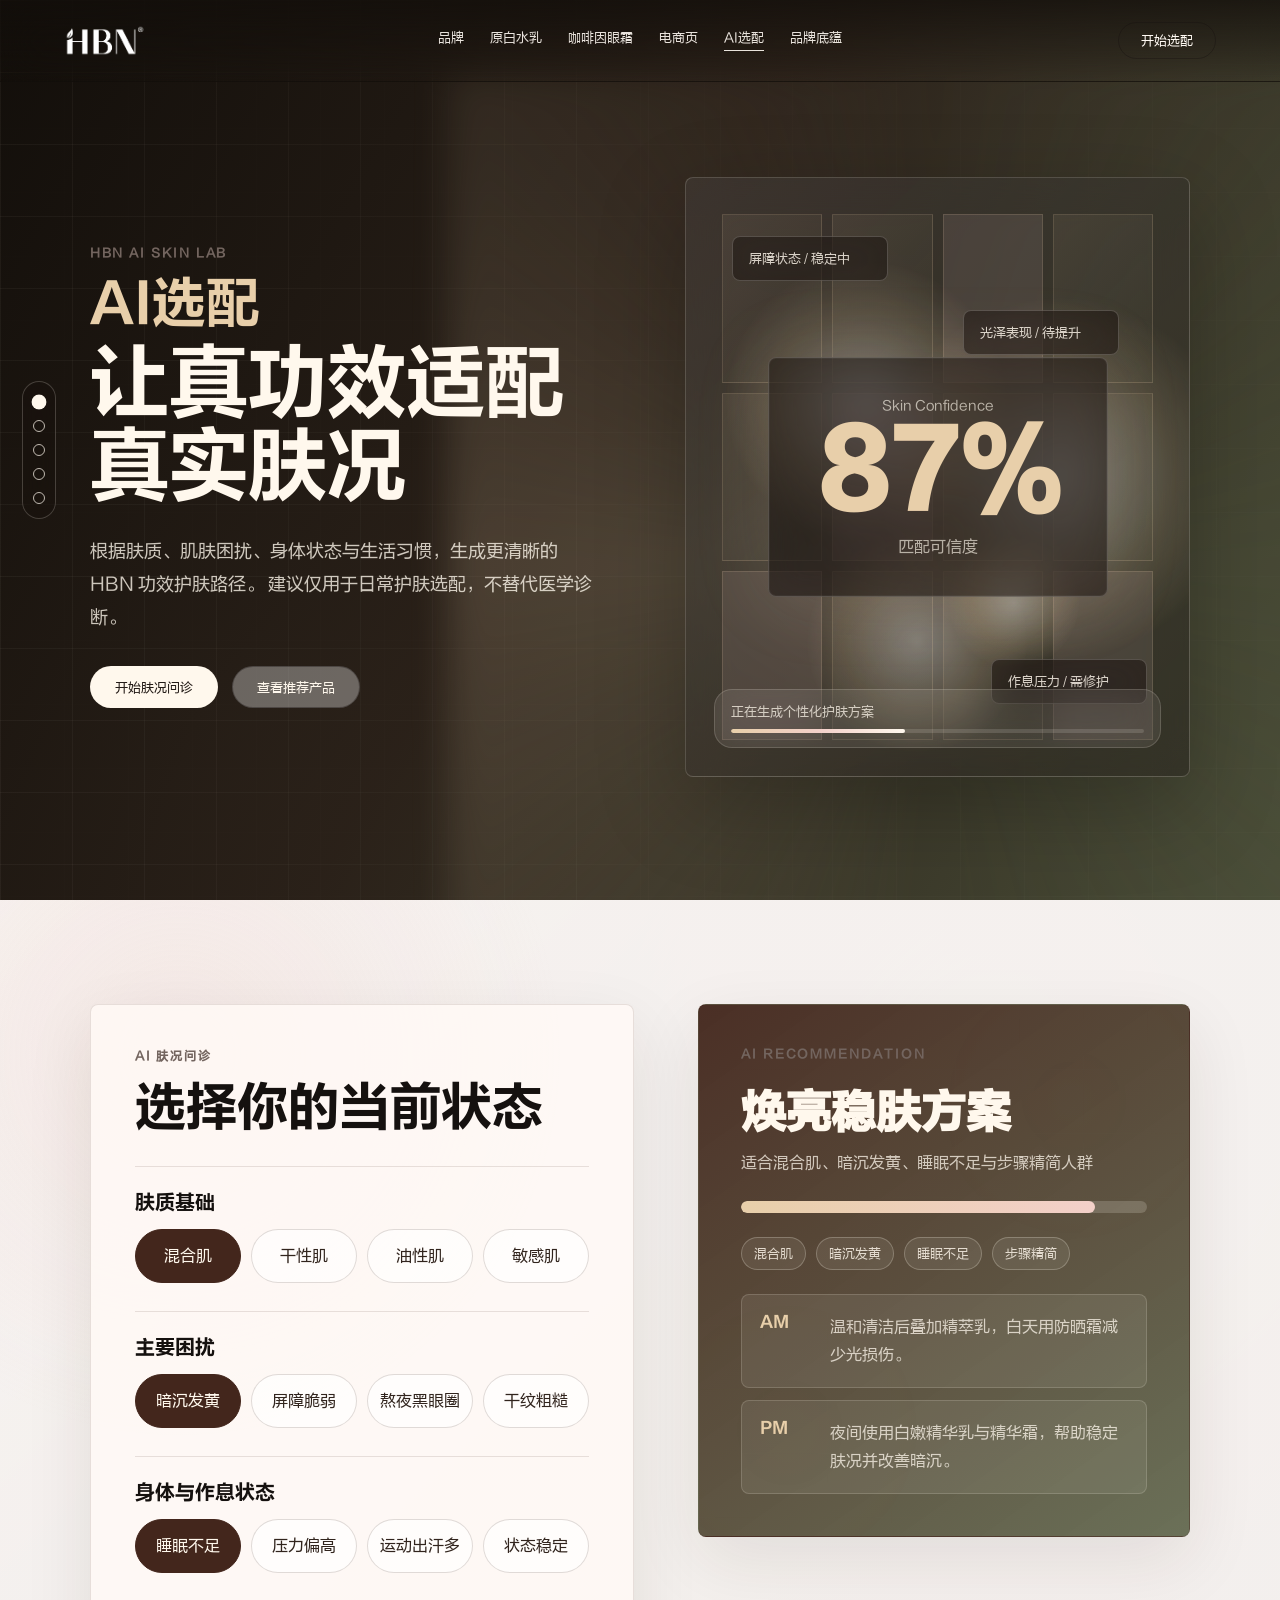
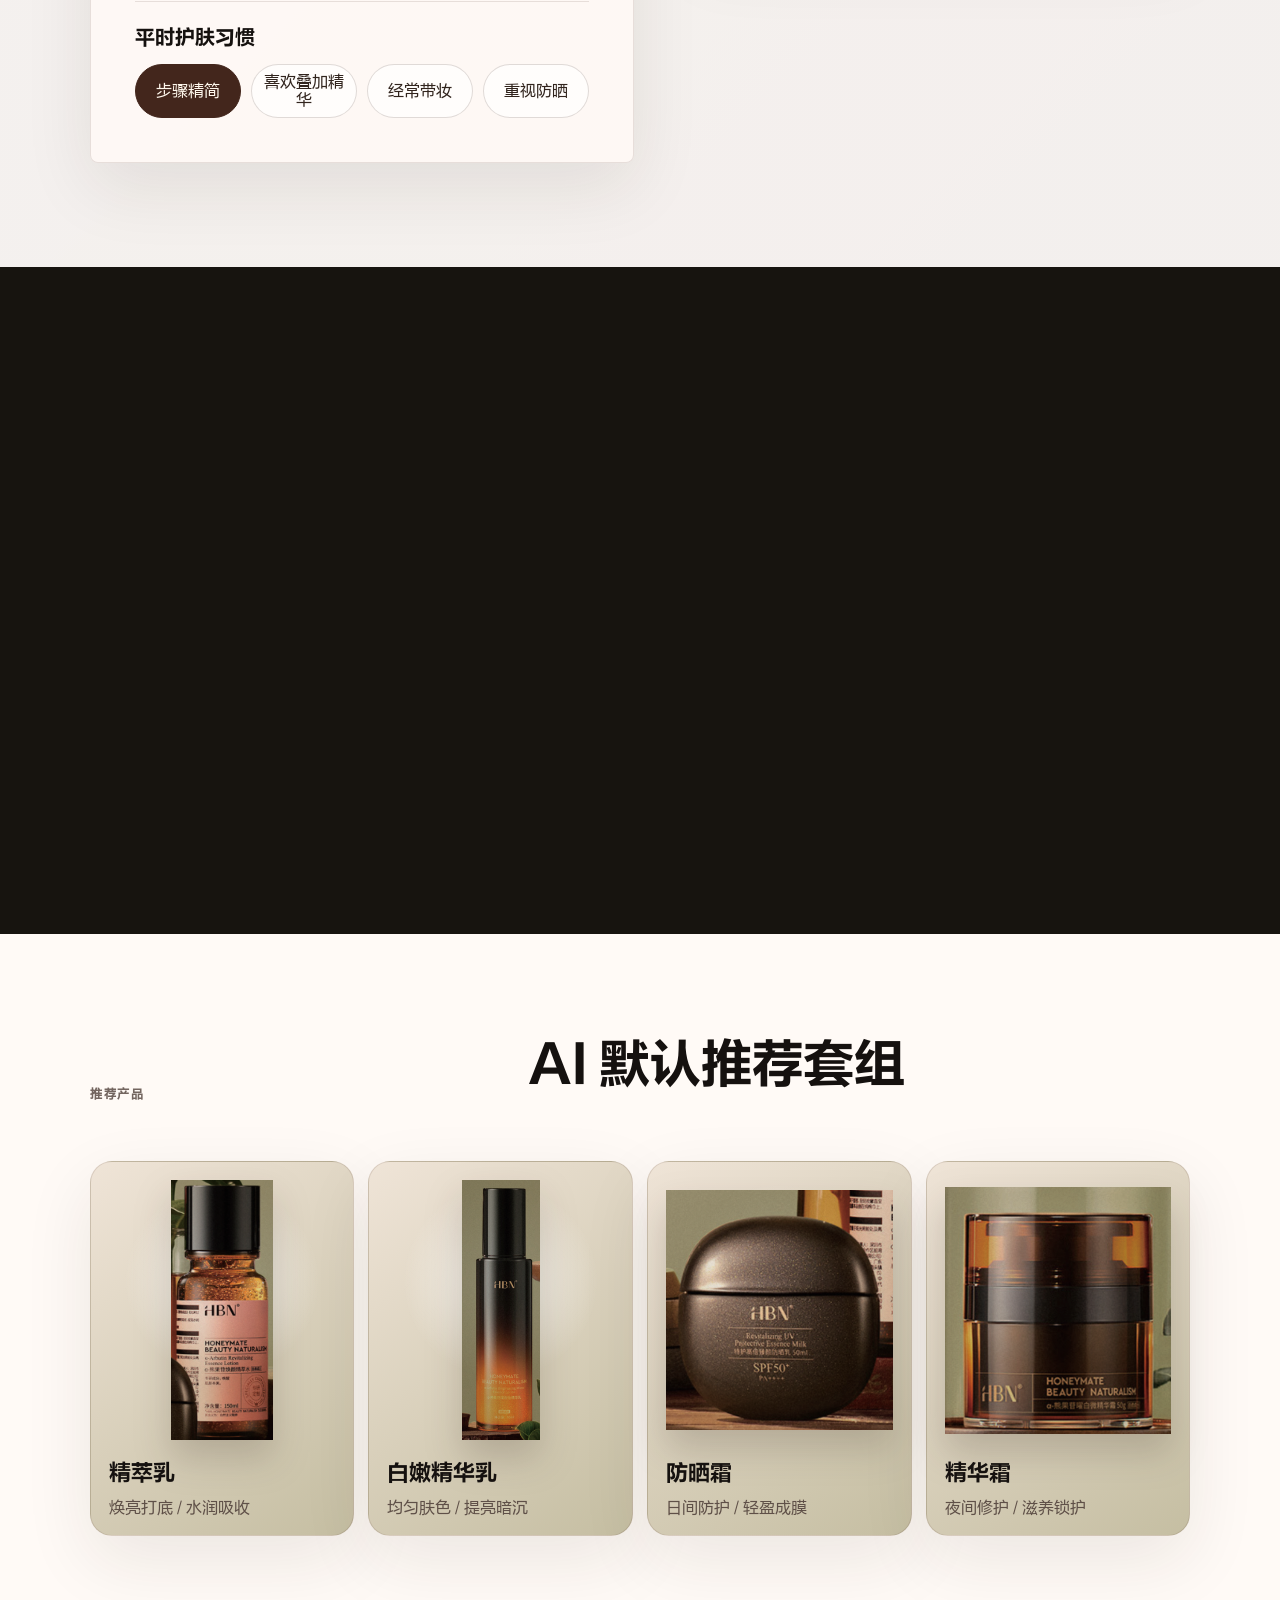
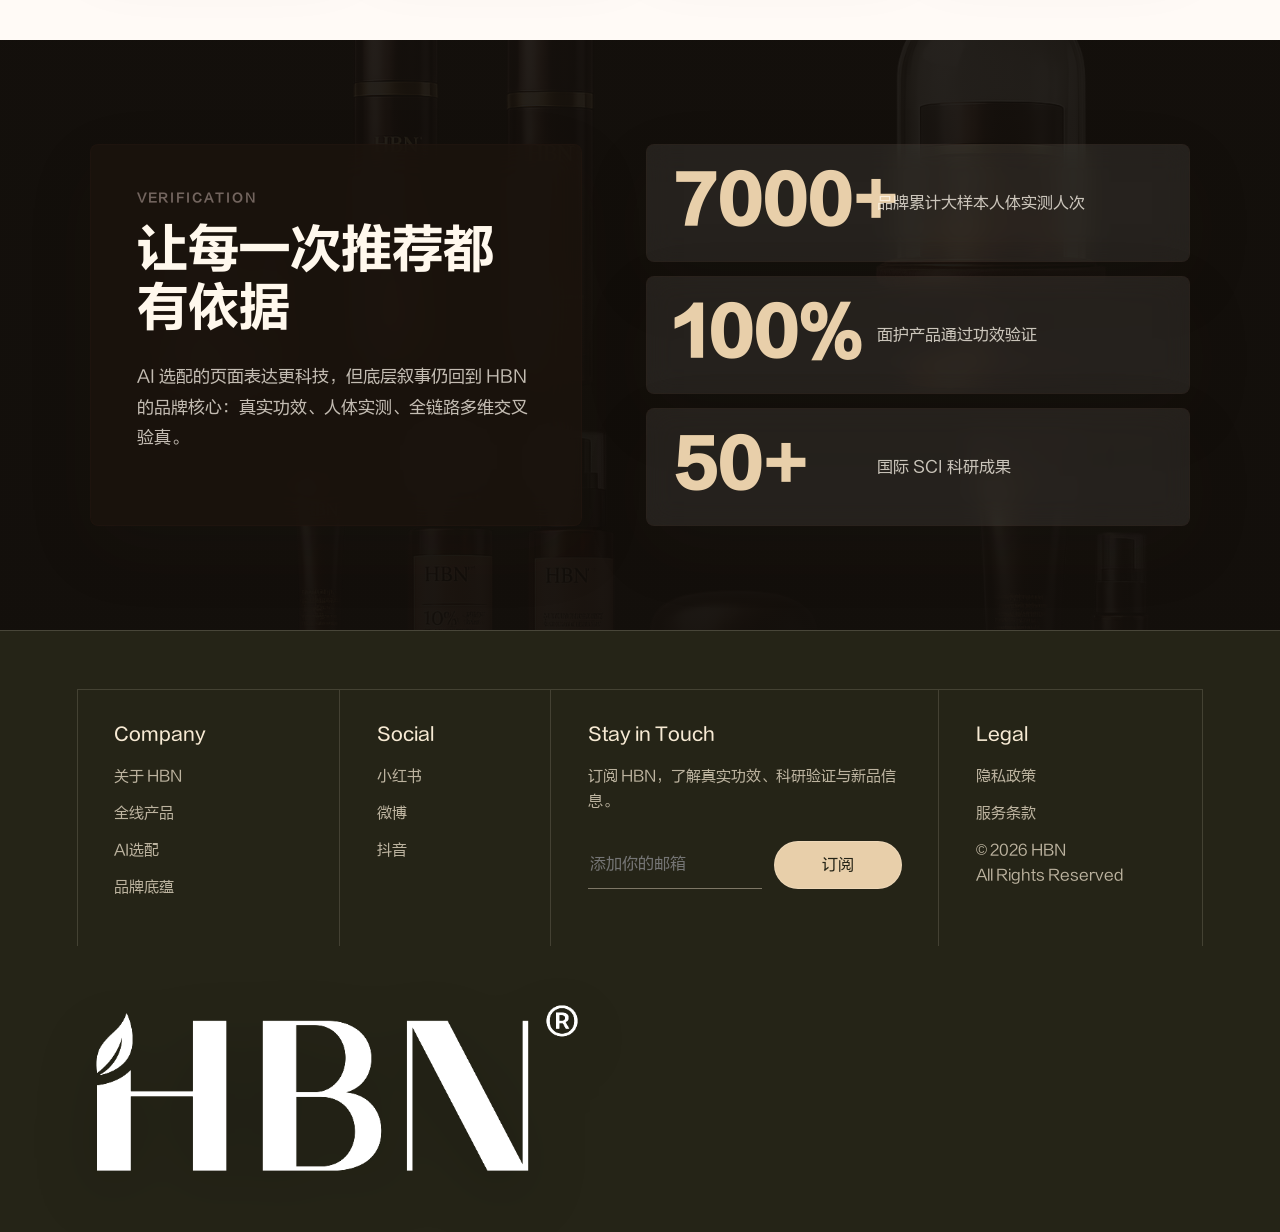
==== commit 8e445738: "Polish premium page animations and layouts" ====
--- a/ai.html
+++ b/ai.html
@@ -48,6 +48,13 @@
           </div>
         </div>
         <div class="ai-scan-stage" aria-label="AI 肤况分析视觉">
+          <div class="generation-cloud" aria-hidden="true">
+            <span></span><span></span><span></span><span></span>
+          </div>
+          <div class="generation-prompt" aria-hidden="true">
+            <span>正在生成个性化护肤方案</span>
+            <i></i>
+          </div>
           <div class="scan-grid">
             <span></span><span></span><span></span><span></span>
             <span></span><span></span><span></span><span></span>
--- a/styles.css
+++ b/styles.css
@@ -18,6 +18,15 @@
   --shadow: 0 28px 70px rgba(44, 34, 30, 0.18);
   --serif: var(--font-heavy), "PingFang SC", "Microsoft YaHei", sans-serif;
   --sans: var(--font-regular), "PingFang SC", "Microsoft YaHei", sans-serif;
+  --hbn-paper-texture:
+    radial-gradient(circle, rgba(67, 38, 28, 0.04) 0 1px, transparent 1.5px) 0 0 / 28px 28px,
+    radial-gradient(circle at 78% 18%, rgba(243, 208, 201, 0.22), transparent 30%),
+    linear-gradient(135deg, rgba(255, 255, 255, 0.42), rgba(250, 235, 232, 0.22) 46%, rgba(223, 229, 212, 0.18));
+  --hbn-dark-texture:
+    linear-gradient(90deg, rgba(255, 248, 237, 0.055) 1px, transparent 1px) 0 0 / 64px 64px,
+    linear-gradient(rgba(255, 248, 237, 0.045) 1px, transparent 1px) 0 0 / 64px 64px,
+    radial-gradient(circle at 76% 18%, rgba(243, 208, 201, 0.13), transparent 30%),
+    radial-gradient(circle at 18% 80%, rgba(232, 207, 170, 0.12), transparent 28%);
 }
 
 /* Refined luxury layout and commerce additions */
@@ -609,7 +618,7 @@
   padding: 86px 0;
   background:
     linear-gradient(rgba(255, 250, 246, 0.9), rgba(255, 250, 246, 0.9)),
-    url("./assets/patterns/kazakh-pattern.png") center / cover;
+    var(--hbn-paper-texture);
 }
 
 .marquee-heading {
@@ -798,6 +807,13 @@
   font-size: 18px;
 }
 
+.commerce-card .product-link > strong {
+  margin: -2px 2px 6px;
+  color: #5b3a29;
+  font-family: var(--font-heavy), sans-serif;
+  font-size: 18px;
+}
+
 .commerce-card button {
   background: #2d2119;
   color: #fff8ed;
@@ -806,13 +822,13 @@
 .product-education {
   background:
     linear-gradient(rgba(25, 28, 43, 0.92), rgba(25, 28, 43, 0.95)),
-    url("./assets/patterns/kazakh-pattern.png") center / cover;
+    var(--hbn-dark-texture);
 }
 
 .education-grid article {
   background:
     linear-gradient(rgba(18, 20, 31, 0.78), rgba(18, 20, 31, 0.92)),
-    url("./assets/patterns/kazakh-pattern.png") center / cover;
+    var(--hbn-dark-texture);
 }
 
 @media (max-width: 1180px) {
@@ -1384,6 +1400,484 @@
   }
 }
 
+/* Final mobile shop nav guard */
+@media (max-width: 560px) {
+  body[data-page="shop"] .nav {
+    display: flex;
+    height: 72px;
+    align-items: center;
+    justify-content: space-between;
+    padding: 14px 18px;
+  }
+
+  body[data-page="shop"] .nav .nav-links,
+  body[data-page="shop"] .pill-link {
+    display: none;
+  }
+
+  body[data-page="shop"] .nav-actions {
+    width: auto;
+    justify-content: flex-end;
+    margin-left: auto;
+  }
+
+  body[data-page="shop"] .cart-trigger {
+    flex: 0 0 auto;
+    width: auto;
+    max-width: 132px;
+    min-height: 38px;
+    padding: 0 12px;
+    white-space: nowrap;
+  }
+}
+
+@media (max-width: 560px) {
+  body[data-page="shop"] .nav-actions {
+    width: auto;
+    justify-content: flex-end;
+  }
+
+  body[data-page="shop"] .cart-trigger {
+    flex: 0 0 auto;
+    width: auto;
+    max-width: 132px;
+    white-space: nowrap;
+  }
+}
+
+/* HBN commerce upgrade: AI-generated flagship visuals */
+body[data-page="shop"] .shop-hero {
+  min-height: 100vh;
+  align-items: center;
+  padding: 132px clamp(28px, 7vw, 110px) 82px;
+  background:
+    linear-gradient(90deg, rgba(12, 9, 7, 0.92) 0%, rgba(24, 15, 10, 0.78) 33%, rgba(33, 22, 15, 0.24) 64%, rgba(33, 22, 15, 0.05) 100%),
+    url("./assets/generated/hbn-shop-hero-ai.png") center / cover;
+}
+
+body[data-page="shop"] .shop-hero::after {
+  position: absolute;
+  inset: auto 0 0;
+  height: 30%;
+  background: linear-gradient(transparent, rgba(12, 9, 7, 0.58));
+  content: "";
+  pointer-events: none;
+}
+
+body[data-page="shop"] .shop-hero-copy {
+  display: grid;
+  gap: 22px;
+  max-width: 760px;
+}
+
+body[data-page="shop"] .shop-hero-copy h1 {
+  margin: 0;
+  font-size: clamp(54px, 7.4vw, 116px);
+}
+
+body[data-page="shop"] .shop-hero-copy p:not(.eyebrow) {
+  margin: 0;
+  max-width: 610px;
+  color: rgba(255, 248, 237, 0.82);
+  font-size: 18px;
+  line-height: 1.86;
+}
+
+.hero-commerce-tags,
+.hero-proof-row,
+.shop-benefits,
+.proof-metrics,
+.bundle-list,
+.bundle-actions {
+  display: flex;
+  flex-wrap: wrap;
+  gap: 10px;
+}
+
+.hero-commerce-tags span {
+  padding: 9px 14px;
+  border: 1px solid rgba(255, 248, 237, 0.26);
+  border-radius: 999px;
+  color: rgba(255, 248, 237, 0.82);
+  background: rgba(255, 248, 237, 0.08);
+  backdrop-filter: blur(12px);
+  font-size: 13px;
+}
+
+.hero-proof-row {
+  gap: 12px;
+  margin-top: 8px;
+}
+
+.hero-proof-row article {
+  display: grid;
+  min-width: 138px;
+  gap: 5px;
+  padding: 16px 18px;
+  border: 1px solid rgba(255, 248, 237, 0.18);
+  border-radius: 8px;
+  background: rgba(20, 14, 10, 0.42);
+  backdrop-filter: blur(18px);
+}
+
+.hero-proof-row strong {
+  color: #e8cfaa;
+  font-family: var(--font-heavy), var(--sans);
+  font-size: 34px;
+  line-height: 1;
+}
+
+.hero-proof-row span {
+  color: rgba(255, 248, 237, 0.68);
+  font-size: 13px;
+}
+
+.shop-benefits {
+  padding: 18px clamp(28px, 7vw, 110px);
+  background: #15110f;
+}
+
+.shop-benefits article {
+  flex: 1 1 240px;
+  display: grid;
+  grid-template-columns: auto 1fr;
+  gap: 5px 14px;
+  min-height: 116px;
+  align-content: center;
+  padding: 24px;
+  border: 1px solid rgba(255, 248, 237, 0.14);
+  border-radius: 8px;
+  color: #fff8ed;
+  background:
+    linear-gradient(135deg, rgba(255, 248, 237, 0.08), rgba(255, 248, 237, 0.02)),
+    rgba(67, 38, 28, 0.4);
+}
+
+.shop-benefits span {
+  grid-row: span 2;
+  color: #e8cfaa;
+  font-family: var(--font-heavy), var(--sans);
+}
+
+.shop-benefits strong {
+  font-family: var(--font-heavy), var(--sans);
+  font-size: 22px;
+}
+
+.shop-benefits p {
+  margin: 0;
+  color: rgba(255, 248, 237, 0.68);
+  line-height: 1.65;
+}
+
+.shop-proof-feature,
+.shop-bundle {
+  display: grid;
+  grid-template-columns: minmax(420px, 1.05fr) minmax(380px, 0.95fr);
+  gap: clamp(28px, 5vw, 74px);
+  align-items: center;
+  padding: 104px clamp(28px, 7vw, 110px);
+}
+
+.shop-proof-feature {
+  color: #fff8ed;
+  background:
+    linear-gradient(135deg, rgba(21, 17, 15, 0.98), rgba(67, 38, 28, 0.94)),
+    var(--hbn-dark-texture);
+}
+
+.proof-feature-media,
+.bundle-media {
+  overflow: hidden;
+  border-radius: 8px;
+  box-shadow: 0 34px 90px rgba(20, 14, 10, 0.22);
+}
+
+.proof-feature-media img,
+.bundle-media img {
+  display: block;
+  width: 100%;
+  aspect-ratio: 16 / 9;
+  object-fit: cover;
+}
+
+.proof-feature-copy,
+.bundle-copy {
+  display: grid;
+  gap: 22px;
+}
+
+.proof-feature-copy h2,
+.bundle-copy h2 {
+  margin: 0;
+  font-size: clamp(36px, 4.8vw, 72px);
+}
+
+.proof-feature-copy p:not(.eyebrow),
+.bundle-copy p:not(.eyebrow) {
+  max-width: 620px;
+  margin: 0;
+  line-height: 1.84;
+}
+
+.proof-feature-copy p:not(.eyebrow) {
+  color: rgba(255, 248, 237, 0.76);
+}
+
+.proof-metrics {
+  gap: 12px;
+}
+
+.proof-metrics article {
+  flex: 1 1 170px;
+  display: grid;
+  gap: 8px;
+  padding: 20px;
+  border: 1px solid rgba(255, 248, 237, 0.16);
+  border-radius: 8px;
+  background: rgba(255, 248, 237, 0.07);
+}
+
+.proof-metrics strong {
+  color: #e8cfaa;
+  font-family: var(--font-heavy), var(--sans);
+}
+
+.proof-metrics span {
+  color: rgba(255, 248, 237, 0.66);
+  line-height: 1.6;
+}
+
+.shop-bundle {
+  grid-template-columns: minmax(380px, 0.86fr) minmax(420px, 1.14fr);
+  background:
+    linear-gradient(rgba(255, 250, 246, 0.9), rgba(255, 250, 246, 0.9)),
+    var(--hbn-paper-texture);
+}
+
+.bundle-copy p:not(.eyebrow) {
+  color: #5d514a;
+}
+
+.bundle-list span {
+  padding: 12px 15px;
+  border: 1px solid rgba(67, 38, 28, 0.14);
+  border-radius: 999px;
+  color: #43261c;
+  background: rgba(255, 255, 255, 0.66);
+}
+
+.bundle-actions button {
+  min-height: 44px;
+  padding: 0 18px;
+  border: 1px solid rgba(67, 38, 28, 0.18);
+  border-radius: 999px;
+  color: #fff8ed;
+  background: #2d2119;
+  font: inherit;
+  cursor: pointer;
+}
+
+body[data-page="shop"] .shop-builder {
+  background:
+    linear-gradient(rgba(255, 250, 246, 0.92), rgba(255, 250, 246, 0.92)),
+    var(--hbn-paper-texture);
+}
+
+body[data-page="shop"] .builder-visual {
+  background:
+    linear-gradient(rgba(42, 28, 20, 0.08), rgba(42, 28, 20, 0.08)),
+    url("./assets/generated/hbn-bundle-gift-ai.png") center / cover;
+}
+
+body[data-page="shop"] .builder-product-card {
+  min-height: 570px;
+  padding: 36px;
+  align-items: center;
+  background: linear-gradient(135deg, rgba(255, 250, 246, 0.18), rgba(255, 250, 246, 0.02));
+  backdrop-filter: blur(3px);
+}
+
+body[data-page="shop"] .product-education {
+  position: relative;
+  overflow: hidden;
+  background:
+    linear-gradient(90deg, rgba(21, 17, 15, 0.94), rgba(35, 25, 19, 0.82), rgba(21, 17, 15, 0.78)),
+    url("./assets/generated/hbn-efficacy-lab-ai.png") center / cover;
+}
+
+body[data-page="shop"] .education-grid article {
+  min-height: 320px;
+  background: rgba(20, 14, 10, 0.58);
+  backdrop-filter: blur(16px);
+}
+
+body[data-page="shop"] .commerce-toolbar {
+  position: sticky;
+  top: 88px;
+  z-index: 2;
+  display: flex;
+  flex-wrap: wrap;
+  gap: 10px;
+  margin: -8px 0 30px;
+  padding: 12px;
+  border: 1px solid rgba(67, 38, 28, 0.1);
+  border-radius: 8px;
+  background: rgba(255, 250, 246, 0.84);
+  backdrop-filter: blur(16px);
+}
+
+body[data-page="shop"] .commerce-toolbar button {
+  min-height: 38px;
+  padding: 0 15px;
+  border: 1px solid rgba(67, 38, 28, 0.14);
+  border-radius: 999px;
+  color: #43261c;
+  background: rgba(255, 255, 255, 0.68);
+  font: inherit;
+  cursor: pointer;
+}
+
+body[data-page="shop"] .commerce-toolbar button.is-active {
+  color: #fff8ed;
+  background: #43261c;
+}
+
+body[data-page="shop"] .commerce-card {
+  position: relative;
+  gap: 14px;
+  padding: 14px 14px 18px;
+  background: linear-gradient(180deg, rgba(255, 250, 246, 0.96), rgba(245, 235, 226, 0.96));
+}
+
+body[data-page="shop"] .commerce-card::before {
+  position: absolute;
+  top: 14px;
+  left: 14px;
+  z-index: 1;
+  padding: 7px 10px;
+  border-radius: 999px;
+  color: #fff8ed;
+  background: rgba(67, 38, 28, 0.88);
+  content: "功效正装";
+  font-size: 12px;
+}
+
+body[data-page="shop"] .commerce-card .product-image {
+  background:
+    radial-gradient(circle at 50% 32%, rgba(255, 255, 255, 0.84), transparent 33%),
+    linear-gradient(145deg, #f3e5da, #d2c2aa);
+}
+
+body[data-page="shop"] .commerce-actions a,
+body[data-page="shop"] .commerce-actions button {
+  min-height: 42px;
+}
+
+body[data-page="shop"] .ritual-section {
+  background:
+    linear-gradient(120deg, rgba(21, 17, 15, 0.96), rgba(67, 38, 28, 0.86)),
+    var(--hbn-dark-texture);
+}
+
+@media (max-width: 1180px) {
+  .shop-proof-feature,
+  .shop-bundle {
+    grid-template-columns: 1fr;
+  }
+
+  .shop-bundle .bundle-media {
+    order: -1;
+  }
+}
+
+@media (max-width: 980px) {
+  body[data-page="shop"] .shop-hero {
+    min-height: 820px;
+    align-items: end;
+    padding: 128px 24px 56px;
+    background-position: 62% center;
+  }
+
+  .hero-proof-row article {
+    min-width: 120px;
+  }
+
+  .shop-benefits,
+  .shop-proof-feature,
+  .shop-bundle {
+    padding-right: 24px;
+    padding-left: 24px;
+  }
+
+  body[data-page="shop"] .commerce-toolbar {
+    position: relative;
+    top: auto;
+  }
+}
+
+@media (max-width: 560px) {
+  html,
+  body {
+    overflow-x: hidden;
+  }
+
+  body[data-page="shop"] .nav {
+    display: flex;
+    height: 72px;
+    align-items: center;
+    justify-content: space-between;
+    padding: 14px 18px;
+  }
+
+  body[data-page="shop"] .nav .nav-links,
+  body[data-page="shop"] .pill-link {
+    display: none;
+  }
+
+  body[data-page="shop"] .nav-actions {
+    display: flex;
+    margin-left: auto;
+  }
+
+  body[data-page="shop"] .cart-trigger {
+    min-height: 38px;
+    padding: 0 12px;
+    font-size: 13px;
+  }
+
+  .hero-commerce-tags,
+  .hero-proof-row,
+  .bundle-list,
+  .bundle-actions {
+    display: grid;
+    width: min(100%, 330px);
+  }
+
+  .hero-commerce-tags span,
+  .bundle-list span {
+    width: fit-content;
+    max-width: 100%;
+  }
+
+  .hero-proof-row article,
+  .shop-benefits article,
+  .proof-metrics article {
+    min-width: 0;
+  }
+
+  .shop-proof-feature,
+  .shop-bundle {
+    padding-top: 72px;
+    padding-bottom: 72px;
+  }
+
+  .proof-feature-media img,
+  .bundle-media img {
+    aspect-ratio: 4 / 3;
+  }
+}
+
 /* AI selection page */
 body[data-page="ai"] {
   background: #17140f;
@@ -1462,7 +1956,7 @@
   overflow: hidden;
   background:
     linear-gradient(120deg, rgba(18, 14, 10, 0.96) 0%, rgba(43, 33, 25, 0.88) 46%, rgba(92, 98, 71, 0.72) 100%),
-    url("./assets/patterns/kazakh-pattern.png") center / cover;
+    var(--hbn-dark-texture);
 }
 
 .ai-hero::before {
@@ -1610,7 +2104,7 @@
   padding: 104px clamp(28px, 7vw, 110px);
   background:
     linear-gradient(rgba(251, 247, 245, 0.96), rgba(251, 247, 245, 0.96)),
-    url("./assets/patterns/kazakh-pattern.png") center / cover;
+    var(--hbn-paper-texture);
 }
 
 .ai-form-panel,
@@ -1690,7 +2184,7 @@
   color: #fff8ed;
   background:
     linear-gradient(145deg, rgba(67, 38, 28, 0.96), rgba(92, 98, 71, 0.9)),
-    url("./assets/patterns/kazakh-pattern.png") center / cover;
+    var(--hbn-dark-texture);
 }
 
 .result-header {
@@ -1793,7 +2287,7 @@
   color: #fff8ed;
   background:
     linear-gradient(rgba(38, 34, 25, 0.88), rgba(38, 34, 25, 0.96)),
-    url("./assets/patterns/kazakh-pattern.png") center / cover;
+    var(--hbn-dark-texture);
 }
 
 .routine-flow span {
@@ -1958,6 +2452,715 @@
   .ai-products,
   .ai-proof {
     padding: 72px 18px;
+  }
+}
+
+/* Commerce detail pages and cart system */
+.nav-actions {
+  display: flex;
+  justify-self: end;
+  align-items: center;
+  gap: 10px;
+}
+
+.cart-trigger {
+  display: inline-flex;
+  min-height: 42px;
+  align-items: center;
+  justify-content: center;
+  gap: 8px;
+  padding: 0 18px;
+  border: 1px solid currentColor;
+  border-radius: 999px;
+  color: inherit;
+  background: rgba(255, 255, 255, 0.18);
+  font: inherit;
+  font-size: 13px;
+  cursor: pointer;
+  transition: transform 0.22s ease, background 0.22s ease;
+}
+
+.cart-trigger:hover {
+  transform: translateY(-2px);
+}
+
+.cart-trigger span {
+  display: grid;
+  min-width: 22px;
+  height: 22px;
+  place-items: center;
+  border-radius: 999px;
+  color: #fff8ed;
+  background: #43261c;
+  font-family: var(--font-heavy), var(--sans);
+  font-size: 12px;
+}
+
+body[data-page="detail"] {
+  background: #f5f1ed;
+}
+
+body[data-page="detail"] .site-shell {
+  width: 100%;
+  min-height: 100vh;
+  margin: 0;
+  border: 0;
+  border-radius: 0;
+  box-shadow: none;
+}
+
+.detail-hero {
+  display: grid;
+  grid-template-columns: minmax(420px, 0.95fr) minmax(420px, 1.05fr);
+  gap: clamp(32px, 6vw, 96px);
+  align-items: center;
+  padding: 94px clamp(28px, 7vw, 110px) 86px;
+  background:
+    linear-gradient(rgba(255, 250, 246, 0.94), rgba(255, 250, 246, 0.94)),
+    var(--hbn-paper-texture);
+}
+
+.detail-gallery {
+  position: relative;
+  display: grid;
+  min-height: 680px;
+  place-items: center;
+  border: 1px solid rgba(67, 38, 28, 0.12);
+  border-radius: 8px;
+  background:
+    radial-gradient(circle at 50% 34%, rgba(255, 255, 255, 0.82), transparent 34%),
+    linear-gradient(145deg, #efe4d7, #c5bea2);
+  overflow: hidden;
+}
+
+.detail-product-stage {
+  display: grid;
+  width: min(78%, 560px);
+  height: 560px;
+  place-items: center;
+}
+
+.detail-product-stage img {
+  max-width: 100%;
+  max-height: 100%;
+  object-fit: contain;
+  mix-blend-mode: multiply;
+  filter: drop-shadow(0 28px 30px rgba(38, 24, 16, 0.2));
+}
+
+.detail-stat {
+  position: absolute;
+  right: 28px;
+  bottom: 28px;
+  display: grid;
+  min-width: 220px;
+  gap: 6px;
+  padding: 22px;
+  border: 1px solid rgba(255, 255, 255, 0.72);
+  border-radius: 8px;
+  background: rgba(255, 250, 246, 0.76);
+  backdrop-filter: blur(18px);
+  box-shadow: 0 18px 52px rgba(47, 33, 22, 0.13);
+}
+
+.detail-stat span,
+.detail-stat small {
+  color: #6f625a;
+  font-size: 13px;
+}
+
+.detail-stat strong {
+  color: #231b17;
+  font-family: var(--font-heavy), var(--sans);
+  font-size: clamp(34px, 4vw, 58px);
+  line-height: 1;
+}
+
+.detail-info h1 {
+  max-width: 760px;
+  font-family: var(--font-heavy), var(--sans);
+  font-size: clamp(48px, 6vw, 96px);
+  line-height: 1.02;
+}
+
+.detail-summary {
+  max-width: 620px;
+  color: #5d514a;
+  font-size: 18px;
+  line-height: 1.85;
+}
+
+.detail-price {
+  margin: 26px 0;
+  color: #43261c;
+  font-family: var(--font-heavy), var(--sans);
+  font-size: clamp(34px, 4vw, 56px);
+}
+
+.purchase-card {
+  display: grid;
+  gap: 20px;
+  max-width: 720px;
+  padding: 28px;
+  border: 1px solid rgba(67, 38, 28, 0.12);
+  border-radius: 8px;
+  background: rgba(255, 255, 255, 0.7);
+  box-shadow: 0 22px 70px rgba(47, 33, 22, 0.1);
+}
+
+.purchase-card h2 {
+  margin: 0;
+  font-size: 28px;
+}
+
+.variant-options {
+  display: grid;
+  grid-template-columns: repeat(3, minmax(0, 1fr));
+  gap: 12px;
+}
+
+.variant-choice {
+  display: grid;
+  gap: 8px;
+  min-height: 132px;
+  padding: 18px;
+  border: 1px solid rgba(67, 38, 28, 0.14);
+  border-radius: 8px;
+  color: #2d2119;
+  background: #fffaf6;
+  text-align: left;
+  cursor: pointer;
+  transition: transform 0.22s ease, background 0.22s ease, color 0.22s ease;
+}
+
+.variant-choice:hover {
+  transform: translateY(-3px);
+}
+
+.variant-choice.is-selected {
+  color: #fff8ed;
+  background: #43261c;
+}
+
+.variant-choice strong {
+  font-family: var(--font-heavy), var(--sans);
+  font-size: 18px;
+}
+
+.variant-choice span {
+  color: inherit;
+  opacity: 0.72;
+  font-size: 13px;
+}
+
+.variant-choice em {
+  font-style: normal;
+  font-family: var(--font-heavy), var(--sans);
+}
+
+.quantity-row {
+  display: flex;
+  align-items: center;
+  justify-content: space-between;
+  gap: 18px;
+  padding-top: 4px;
+}
+
+.quantity-stepper {
+  display: inline-grid;
+  grid-template-columns: 42px 54px 42px;
+  align-items: center;
+  border: 1px solid rgba(67, 38, 28, 0.16);
+  border-radius: 999px;
+  overflow: hidden;
+}
+
+.quantity-stepper button {
+  height: 42px;
+  border: 0;
+  background: transparent;
+  cursor: pointer;
+  font: inherit;
+}
+
+.quantity-stepper strong {
+  text-align: center;
+}
+
+.purchase-actions,
+.showcase-actions,
+.builder-actions,
+.commerce-actions {
+  display: flex;
+  flex-wrap: wrap;
+  gap: 10px;
+  align-items: center;
+}
+
+.showcase-actions {
+  margin-top: 26px;
+}
+
+.builder-actions {
+  margin-top: 8px;
+}
+
+.builder-actions button,
+.showcase-actions button,
+.showcase-actions a,
+.commerce-actions button,
+.commerce-actions a,
+.related-card button {
+  display: inline-flex;
+  min-height: 40px;
+  align-items: center;
+  justify-content: center;
+  padding: 0 16px;
+  border: 1px solid rgba(67, 38, 28, 0.2);
+  border-radius: 999px;
+  color: #fff8ed;
+  background: #2d2119;
+  font: inherit;
+  font-size: 13px;
+  cursor: pointer;
+}
+
+.showcase-actions a,
+.commerce-actions a {
+  color: #2d2119;
+  background: rgba(255, 255, 255, 0.62);
+}
+
+.builder-actions button {
+  border-color: rgba(255, 248, 237, 0.28);
+  background: rgba(255, 248, 237, 0.14);
+}
+
+.product-link {
+  display: grid;
+  gap: 12px;
+}
+
+.product-effects {
+  display: grid;
+  gap: 6px;
+  margin: 0 2px 2px;
+  padding: 0;
+  list-style: none;
+  color: #6b5a52;
+  font-size: 12px;
+}
+
+.product-effects li::before {
+  margin-right: 6px;
+  color: #806047;
+  content: "·";
+}
+
+.commerce-card .commerce-actions {
+  margin-top: auto;
+}
+
+.commerce-card .commerce-actions a,
+.commerce-card .commerce-actions button {
+  flex: 1;
+  min-width: 0;
+}
+
+.detail-proof-section,
+.detail-routine-section,
+.detail-recommend-section {
+  padding: 96px clamp(28px, 7vw, 110px);
+}
+
+.detail-proof-section {
+  display: grid;
+  grid-template-columns: 0.78fr 1.22fr;
+  gap: clamp(28px, 5vw, 72px);
+  color: #fff8ed;
+  background: #252417;
+}
+
+.detail-proof-section .eyebrow {
+  color: rgba(255, 248, 237, 0.68);
+}
+
+.detail-proof-section h2,
+.detail-routine-section h2,
+.detail-recommend-section h2 {
+  font-size: clamp(34px, 4vw, 62px);
+}
+
+.detail-claims {
+  display: grid;
+  gap: 12px;
+}
+
+.detail-claims article {
+  display: grid;
+  grid-template-columns: 64px 1fr;
+  gap: 18px;
+  align-items: center;
+  padding: 24px;
+  border: 1px solid rgba(255, 248, 237, 0.16);
+  border-radius: 8px;
+  background: rgba(255, 248, 237, 0.08);
+}
+
+.detail-claims span {
+  color: #e8cfaa;
+  font-family: var(--font-heavy), var(--sans);
+}
+
+.detail-claims p {
+  margin: 0;
+  color: rgba(255, 248, 237, 0.78);
+  line-height: 1.7;
+}
+
+.detail-routine-section {
+  display: grid;
+  grid-template-columns: 0.8fr 1.2fr;
+  gap: clamp(28px, 5vw, 72px);
+  background: #fffaf6;
+}
+
+.routine-copy p:not(.eyebrow) {
+  max-width: 560px;
+  color: #5d514a;
+  line-height: 1.8;
+}
+
+.routine-mini-grid {
+  display: grid;
+  grid-template-columns: repeat(3, minmax(0, 1fr));
+  gap: 12px;
+}
+
+.routine-mini-grid article {
+  display: grid;
+  min-height: 250px;
+  align-content: end;
+  padding: 24px;
+  border: 1px solid rgba(67, 38, 28, 0.12);
+  border-radius: 8px;
+  background:
+    linear-gradient(rgba(255, 250, 246, 0.88), rgba(255, 250, 246, 0.96)),
+    var(--hbn-paper-texture);
+}
+
+.routine-mini-grid span {
+  margin-bottom: 70px;
+  color: #8a6b50;
+}
+
+.routine-mini-grid strong {
+  margin-bottom: 10px;
+  font-family: var(--font-heavy), var(--sans);
+  font-size: 24px;
+}
+
+.routine-mini-grid p {
+  margin: 0;
+  color: #64554d;
+  line-height: 1.7;
+}
+
+.detail-recommend-section {
+  background: #f5f1ed;
+}
+
+.detail-related-grid {
+  display: grid;
+  grid-template-columns: repeat(3, minmax(0, 1fr));
+  gap: 14px;
+}
+
+.related-card {
+  display: grid;
+  gap: 14px;
+  padding: 16px;
+  border: 1px solid rgba(67, 38, 28, 0.12);
+  border-radius: 8px;
+  background: rgba(255, 250, 246, 0.88);
+}
+
+.related-card a {
+  display: grid;
+  gap: 10px;
+}
+
+.related-card img {
+  width: 100%;
+  height: 260px;
+  object-fit: contain;
+  border-radius: 6px;
+  background:
+    radial-gradient(circle at 50% 34%, rgba(255, 255, 255, 0.7), transparent 34%),
+    linear-gradient(145deg, #efe4d7, #c5bea2);
+  mix-blend-mode: multiply;
+  filter: drop-shadow(0 18px 18px rgba(38, 24, 16, 0.18));
+}
+
+.related-card h3 {
+  margin: 0;
+  font-size: 22px;
+}
+
+.related-card p {
+  margin: 0;
+  color: #6f625a;
+}
+
+.related-card strong {
+  color: #5b3a29;
+  font-family: var(--font-heavy), var(--sans);
+}
+
+.cart-layer {
+  position: fixed;
+  inset: 0;
+  z-index: 60;
+  display: grid;
+  grid-template-columns: 1fr minmax(360px, 480px);
+  opacity: 0;
+  pointer-events: none;
+  transition: opacity 0.26s ease;
+}
+
+body.cart-open .cart-layer {
+  opacity: 1;
+  pointer-events: auto;
+}
+
+.cart-backdrop {
+  border: 0;
+  background: rgba(20, 14, 10, 0.42);
+  backdrop-filter: blur(6px);
+}
+
+.cart-drawer {
+  display: grid;
+  grid-template-rows: auto 1fr auto;
+  min-height: 100vh;
+  padding: 28px;
+  background:
+    linear-gradient(rgba(255, 250, 246, 0.96), rgba(255, 250, 246, 0.96)),
+    var(--hbn-paper-texture);
+  box-shadow: -26px 0 70px rgba(20, 14, 10, 0.18);
+  transform: translateX(100%);
+  transition: transform 0.28s ease;
+}
+
+body.cart-open .cart-drawer {
+  transform: translateX(0);
+}
+
+.cart-head {
+  display: flex;
+  align-items: start;
+  justify-content: space-between;
+  gap: 18px;
+  padding-bottom: 20px;
+  border-bottom: 1px solid rgba(67, 38, 28, 0.12);
+}
+
+.cart-head h2 {
+  margin: 0;
+  font-size: 34px;
+}
+
+.cart-head button,
+.clear-cart {
+  border: 0;
+  color: #6f625a;
+  background: transparent;
+  font: inherit;
+  cursor: pointer;
+}
+
+.cart-items {
+  display: grid;
+  align-content: start;
+  gap: 14px;
+  overflow: auto;
+  padding: 22px 0;
+}
+
+.empty-cart {
+  padding: 28px;
+  border: 1px dashed rgba(67, 38, 28, 0.22);
+  border-radius: 8px;
+  color: #6f625a;
+  line-height: 1.7;
+}
+
+.cart-item {
+  display: grid;
+  grid-template-columns: 74px 1fr auto;
+  gap: 14px;
+  align-items: center;
+  padding: 12px;
+  border: 1px solid rgba(67, 38, 28, 0.1);
+  border-radius: 8px;
+  background: rgba(255, 255, 255, 0.64);
+}
+
+.cart-item img {
+  width: 74px;
+  height: 86px;
+  object-fit: contain;
+  border-radius: 6px;
+  background: #eee2d4;
+  mix-blend-mode: multiply;
+}
+
+.cart-item h3 {
+  margin: 0 0 4px;
+  font-size: 18px;
+}
+
+.cart-item p {
+  margin: 0 0 6px;
+  color: #78695f;
+  font-size: 13px;
+}
+
+.cart-item strong {
+  color: #43261c;
+  font-family: var(--font-heavy), var(--sans);
+}
+
+.cart-qty {
+  display: grid;
+  grid-template-columns: 28px 30px 28px;
+  grid-column: 2 / 4;
+  width: max-content;
+  align-items: center;
+  border: 1px solid rgba(67, 38, 28, 0.14);
+  border-radius: 999px;
+  overflow: hidden;
+}
+
+.cart-qty button {
+  height: 30px;
+  border: 0;
+  background: transparent;
+  cursor: pointer;
+}
+
+.cart-qty span {
+  text-align: center;
+  font-size: 13px;
+}
+
+.cart-remove {
+  grid-column: 3;
+  border: 0;
+  color: #8b6b52;
+  background: transparent;
+  font: inherit;
+  font-size: 12px;
+  cursor: pointer;
+}
+
+.cart-footer {
+  display: grid;
+  gap: 12px;
+  padding-top: 18px;
+  border-top: 1px solid rgba(67, 38, 28, 0.12);
+}
+
+.cart-footer > div {
+  display: flex;
+  align-items: center;
+  justify-content: space-between;
+}
+
+.cart-footer strong {
+  color: #43261c;
+  font-family: var(--font-heavy), var(--sans);
+  font-size: 28px;
+}
+
+.checkout-button {
+  min-height: 52px;
+  border: 0;
+  border-radius: 999px;
+  color: #fff8ed;
+  background: #43261c;
+  font: inherit;
+  cursor: pointer;
+}
+
+@media (max-width: 1180px) {
+  .detail-hero,
+  .detail-proof-section,
+  .detail-routine-section {
+    grid-template-columns: 1fr;
+  }
+
+  .detail-gallery {
+    min-height: 520px;
+  }
+
+  .detail-product-stage {
+    height: 430px;
+  }
+
+  .detail-related-grid,
+  .routine-mini-grid {
+    grid-template-columns: repeat(2, minmax(0, 1fr));
+  }
+}
+
+@media (max-width: 980px) {
+  .nav-actions {
+    order: 2;
+  }
+
+  .detail-hero,
+  .detail-proof-section,
+  .detail-routine-section,
+  .detail-recommend-section {
+    padding: 64px 22px;
+  }
+
+  .variant-options,
+  .detail-related-grid,
+  .routine-mini-grid {
+    grid-template-columns: 1fr;
+  }
+
+  .cart-layer {
+    grid-template-columns: 1fr;
+  }
+
+  .cart-backdrop {
+    display: none;
+  }
+}
+
+@media (max-width: 560px) {
+  .nav-actions {
+    width: 100%;
+    justify-content: space-between;
+  }
+
+  .cart-trigger,
+  .nav-actions .pill-link {
+    flex: 1;
+  }
+
+  .detail-gallery {
+    min-height: 430px;
+  }
+
+  .detail-stat {
+    right: 16px;
+    bottom: 16px;
+    left: 16px;
+    min-width: 0;
   }
 }
 
@@ -4279,3 +5482,480 @@
     min-height: 360px;
   }
 }
+
+/* Premium visual refinements requested: cinematic intro, product hero balance, commerce polish, AI generation, heritage depth */
+.intro {
+  overflow: hidden;
+  background:
+    radial-gradient(circle at 52% 48%, rgba(255, 255, 255, 0.94) 0 7%, rgba(248, 228, 223, 0.86) 18%, transparent 42%),
+    linear-gradient(135deg, #f9efec 0%, #f5ddd8 48%, #efe5d8 100%);
+  animation-duration: 2.55s;
+}
+
+.intro::before,
+.intro::after {
+  position: absolute;
+  inset: -28%;
+  content: "";
+  pointer-events: none;
+}
+
+.intro::before {
+  background:
+    conic-gradient(from 118deg at 50% 50%, transparent, rgba(255, 255, 255, 0.72), transparent 22%, rgba(232, 207, 170, 0.46), transparent 46%),
+    radial-gradient(circle at 50% 50%, transparent 0 21%, rgba(255, 255, 255, 0.42) 22%, transparent 25%);
+  filter: blur(8px);
+  transform-origin: center;
+  animation: intro-prism 2.4s cubic-bezier(0.76, 0, 0.24, 1) forwards;
+}
+
+.intro::after {
+  background: linear-gradient(100deg, transparent 34%, rgba(255, 255, 255, 0.82) 48%, transparent 62%);
+  mix-blend-mode: screen;
+  transform: translateX(-58%) rotate(-8deg);
+  animation: intro-sweep 1.65s cubic-bezier(0.65, 0, 0.35, 1) 0.42s forwards;
+}
+
+.intro-cinematic {
+  position: relative;
+  display: grid;
+  place-items: center;
+  width: min(680px, 80vw);
+  min-height: 360px;
+  isolation: isolate;
+}
+
+.intro-logo {
+  position: relative;
+  z-index: 3;
+  width: clamp(132px, 16vw, 238px);
+  filter: drop-shadow(0 24px 42px rgba(67, 38, 28, 0.2));
+  animation: intro-mark-premium 2.12s cubic-bezier(0.76, 0, 0.24, 1) forwards;
+}
+
+.intro-tagline {
+  position: relative;
+  z-index: 3;
+  margin: 22px 0 0;
+  color: rgba(67, 38, 28, 0.58);
+  font-size: 12px;
+  letter-spacing: 0.32em;
+  text-transform: uppercase;
+  opacity: 0;
+  animation: intro-tagline 1.5s ease 0.44s forwards;
+}
+
+.intro-orb {
+  position: absolute;
+  border-radius: 999px;
+  background: radial-gradient(circle at 35% 30%, rgba(255,255,255,0.95), rgba(243,208,201,0.28) 44%, rgba(92,98,71,0.08) 70%, transparent 72%);
+  filter: blur(0.4px);
+  opacity: 0.74;
+}
+
+.orb-one { width: 280px; height: 280px; transform: translate(-180px, -68px); animation: intro-orb-one 2.4s ease forwards; }
+.orb-two { width: 190px; height: 190px; transform: translate(188px, 60px); animation: intro-orb-two 2.4s ease forwards; }
+.orb-three { width: 86px; height: 86px; transform: translate(46px, -118px); animation: intro-orb-three 2.4s ease forwards; }
+
+.intro-light-ribbon {
+  position: absolute;
+  z-index: 2;
+  width: min(560px, 66vw);
+  height: 1px;
+  background: linear-gradient(90deg, transparent, rgba(67, 38, 28, 0.32), rgba(255,255,255,0.96), rgba(67, 38, 28, 0.22), transparent);
+  box-shadow: 0 0 26px rgba(255,255,255,0.9), 0 0 80px rgba(232,207,170,0.58);
+  transform: scaleX(0);
+  animation: intro-ribbon 1.52s cubic-bezier(0.76, 0, 0.24, 1) 0.28s forwards;
+}
+
+body[data-page="white"] .product-hero,
+body[data-page="eye"] .product-hero {
+  grid-template-columns: minmax(0, 0.82fr) minmax(460px, 1.18fr);
+  gap: clamp(22px, 4vw, 64px);
+  align-items: center;
+  padding-left: clamp(38px, 4.8vw, 70px);
+}
+
+body[data-page="white"] .product-hero .hero-copy,
+body[data-page="eye"] .product-hero .hero-copy {
+  transform: translateX(-10px);
+}
+
+body[data-page="white"] .product-hero h1,
+body[data-page="eye"] .product-hero h1 {
+  max-width: 680px;
+  margin-bottom: 28px;
+  font-size: clamp(62px, 8.2vw, 126px);
+  line-height: 0.94;
+  letter-spacing: -0.035em;
+}
+
+body[data-page="white"] .product-hero h1 span,
+body[data-page="eye"] .product-hero h1 span {
+  padding-bottom: 0.04em;
+}
+
+body[data-page="white"] .floating-product-stage,
+body[data-page="eye"] .floating-product-stage {
+  isolation: isolate;
+}
+
+body[data-page="white"] .floating-product-stage::before,
+body[data-page="eye"] .floating-product-stage::before {
+  position: absolute;
+  inset: 8% 4% 6% 8%;
+  z-index: -1;
+  border-radius: 999px;
+  background: radial-gradient(circle, rgba(255,255,255,0.74), rgba(243,208,201,0.26) 42%, transparent 68%);
+  filter: blur(8px);
+  content: "";
+  animation: stage-aura 7s ease-in-out infinite;
+}
+
+body[data-page="white"] .floating-product-stage .product-duo.big {
+  right: 13%;
+  transform-origin: 50% 80%;
+  filter: drop-shadow(0 42px 36px rgba(95, 60, 49, 0.22));
+}
+
+body[data-page="eye"] .coffee-stage .cream-jar.big {
+  right: 13%;
+  filter: drop-shadow(0 42px 34px rgba(54, 34, 22, 0.24));
+}
+
+body[data-page="white"] .mini-pack,
+body[data-page="eye"] .coffee-note {
+  right: 2%;
+  width: min(198px, 28vw);
+  padding: 18px 18px 16px;
+  border-radius: 18px;
+  background: linear-gradient(145deg, rgba(255, 255, 255, 0.72), rgba(255, 246, 241, 0.38));
+  backdrop-filter: blur(24px) saturate(1.18);
+  box-shadow: 0 24px 70px rgba(55, 35, 28, 0.16), inset 0 1px 0 rgba(255,255,255,0.78);
+  overflow: hidden;
+}
+
+body[data-page="white"] .mini-pack strong,
+body[data-page="eye"] .coffee-note strong {
+  max-width: 100%;
+  color: #43261c;
+  font-size: clamp(34px, 4vw, 48px);
+  letter-spacing: -0.04em;
+  white-space: nowrap;
+}
+
+body[data-page="white"] .mini-pack small,
+body[data-page="eye"] .coffee-note span {
+  font-size: 12px;
+  line-height: 1.55;
+}
+
+body[data-page="shop"] .shop-hero {
+  align-items: center;
+  padding-bottom: 76px;
+}
+
+.premium-marquee-heading {
+  grid-template-columns: 1fr;
+  padding-bottom: 12px;
+}
+
+.shop-marquee {
+  position: relative;
+  padding: 78px 0 92px;
+  background:
+    radial-gradient(circle at 24% 28%, rgba(232, 207, 170, 0.34), transparent 34%),
+    linear-gradient(180deg, #fffaf6 0%, #f1e4d8 100%);
+}
+
+.shop-marquee::before,
+.shop-marquee::after {
+  position: absolute;
+  top: 0;
+  bottom: 0;
+  z-index: 2;
+  width: 16vw;
+  content: "";
+  pointer-events: none;
+}
+
+.shop-marquee::before { left: 0; background: linear-gradient(90deg, #fffaf6, transparent); }
+.shop-marquee::after { right: 0; background: linear-gradient(270deg, #f1e4d8, transparent); }
+
+.marquee-track {
+  gap: 22px;
+  animation-duration: 46s;
+}
+
+.marquee-card {
+  grid-template-rows: 280px auto;
+  width: 242px;
+  border-radius: 24px;
+  background:
+    radial-gradient(circle at 50% 38%, rgba(255,255,255,0.9), transparent 33%),
+    linear-gradient(145deg, #f8efe8, #cdbda5);
+  box-shadow: 0 22px 54px rgba(47, 33, 22, 0.12), inset 0 1px 0 rgba(255,255,255,0.72);
+  transform-origin: 50% 78%;
+  transition: transform 0.34s cubic-bezier(0.2, 0.8, 0.2, 1), box-shadow 0.34s ease, filter 0.34s ease;
+}
+
+.marquee-card:hover,
+.marquee-card:focus-visible {
+  z-index: 3;
+  filter: saturate(1.05);
+  transform: translateY(-12px) scale(1.1);
+  box-shadow: 0 34px 90px rgba(47, 33, 22, 0.24);
+}
+
+.marquee-card img {
+  transition: transform 0.34s ease, filter 0.34s ease;
+}
+
+.marquee-card:hover img,
+.marquee-card:focus-visible img {
+  transform: scale(1.08) translateY(-8px);
+  filter: drop-shadow(0 28px 24px rgba(38, 24, 16, 0.24));
+}
+
+.showcase-panel {
+  overflow: hidden;
+  border-bottom: 0;
+  background:
+    radial-gradient(circle at 82% 18%, rgba(232, 207, 170, 0.26), transparent 28%),
+    linear-gradient(135deg, #fffaf6 0%, #f2e5da 100%);
+}
+
+.showcase-panel:nth-child(even) {
+  background:
+    radial-gradient(circle at 18% 16%, rgba(243, 208, 201, 0.26), transparent 30%),
+    linear-gradient(135deg, #eee2d4 0%, #fff8f0 100%);
+}
+
+.product-photo-stage {
+  border: 1px solid rgba(67, 38, 28, 0.1);
+  border-radius: 28px;
+  transform: perspective(1100px) rotateY(-4deg);
+  transition: transform 0.45s ease, box-shadow 0.45s ease;
+}
+
+.showcase-panel.reverse .product-photo-stage { transform: perspective(1100px) rotateY(4deg); }
+.product-photo-stage:hover { transform: perspective(1100px) rotateY(0deg) translateY(-8px) scale(1.025); }
+.product-photo-stage:hover img { transform: scale(1.08); }
+.product-photo-stage img { transition: transform 0.45s ease; }
+
+body[data-page="shop"] .commerce-grid {
+  gap: 18px;
+}
+
+body[data-page="shop"] .commerce-card {
+  border-radius: 22px;
+}
+
+body[data-page="shop"] .commerce-actions {
+  flex-wrap: nowrap;
+}
+
+body[data-page="shop"] .commerce-actions button,
+body[data-page="shop"] .commerce-actions a {
+  white-space: nowrap;
+  word-break: keep-all;
+  padding-inline: 14px;
+  font-size: 12px;
+}
+
+.ai-hero::after {
+  position: absolute;
+  inset: 8% -10% -18% 35%;
+  background: radial-gradient(circle at 50% 50%, rgba(243,208,201,0.2), transparent 30%), conic-gradient(from 180deg, transparent, rgba(232,207,170,0.18), transparent, rgba(92,98,71,0.2), transparent);
+  filter: blur(18px);
+  content: "";
+  animation: ai-aurora 10s linear infinite;
+}
+
+.generation-cloud {
+  position: absolute;
+  inset: 0;
+  filter: blur(0.2px);
+  pointer-events: none;
+}
+
+.generation-cloud span {
+  position: absolute;
+  border-radius: 999px;
+  background: radial-gradient(circle, rgba(255,255,255,0.32), rgba(232,207,170,0.14) 45%, transparent 72%);
+  animation: cloud-pulse 4.6s ease-in-out infinite;
+}
+
+.generation-cloud span:nth-child(1) { width: 280px; height: 280px; left: 8%; top: 14%; }
+.generation-cloud span:nth-child(2) { width: 360px; height: 360px; right: -10%; top: 20%; animation-delay: .7s; }
+.generation-cloud span:nth-child(3) { width: 220px; height: 220px; left: 24%; bottom: 4%; animation-delay: 1.2s; }
+.generation-cloud span:nth-child(4) { width: 130px; height: 130px; right: 22%; bottom: 18%; animation-delay: 1.8s; }
+
+.generation-prompt {
+  position: absolute;
+  left: 28px;
+  right: 28px;
+  bottom: 28px;
+  z-index: 2;
+  display: grid;
+  gap: 10px;
+  padding: 14px 16px;
+  border: 1px solid rgba(255, 248, 237, 0.16);
+  border-radius: 18px;
+  color: rgba(255, 248, 237, 0.74);
+  background: rgba(255, 248, 237, 0.08);
+  backdrop-filter: blur(18px);
+  font-size: 13px;
+}
+
+.generation-prompt i {
+  height: 4px;
+  overflow: hidden;
+  border-radius: 999px;
+  background: rgba(255, 248, 237, 0.14);
+}
+
+.generation-prompt i::before {
+  display: block;
+  width: 42%;
+  height: 100%;
+  border-radius: inherit;
+  background: linear-gradient(90deg, #e8cfaa, #f3d0c9, #fff8ed);
+  content: "";
+  animation: prompt-load 2.2s ease-in-out infinite;
+}
+
+.scan-grid span {
+  animation: scan-tile 3.4s ease-in-out infinite;
+}
+.scan-grid span:nth-child(2n) { animation-delay: .45s; }
+.scan-grid span:nth-child(3n) { animation-delay: .9s; }
+.scan-panel.main { box-shadow: inset 0 0 0 1px rgba(255,255,255,0.04), 0 0 80px rgba(232,207,170,0.12); }
+.scan-panel.floating { animation: float-soft 5.4s ease-in-out infinite; }
+.scan-panel.two { animation-delay: .8s; }
+.scan-panel.three { animation-delay: 1.4s; }
+
+.ai-diagnosis {
+  background:
+    radial-gradient(circle at 14% 16%, rgba(243,208,201,0.28), transparent 28%),
+    linear-gradient(rgba(251, 247, 245, 0.96), rgba(251, 247, 245, 0.96)),
+    var(--hbn-paper-texture);
+}
+
+.routine-flow article {
+  position: relative;
+  overflow: hidden;
+  border-radius: 20px;
+}
+
+.routine-flow article::after {
+  position: absolute;
+  inset: -40% -30% auto auto;
+  width: 170px;
+  height: 170px;
+  border-radius: 50%;
+  background: rgba(232, 207, 170, 0.12);
+  content: "";
+}
+
+.ai-product-grid article {
+  border-radius: 22px;
+  transition: transform .28s ease, box-shadow .28s ease;
+}
+.ai-product-grid article:hover { transform: translateY(-8px); box-shadow: 0 26px 70px rgba(47,33,22,.16); }
+
+body[data-page="heritage"] .heritage-hero {
+  position: relative;
+  min-height: 680px;
+  display: grid;
+  align-items: end;
+  padding: 120px clamp(28px, 7vw, 110px) 86px;
+  overflow: hidden;
+  background:
+    linear-gradient(90deg, rgba(21,17,15,0.9), rgba(67,38,28,0.54), rgba(255,250,246,0.18)),
+    radial-gradient(circle at 76% 24%, rgba(232,207,170,0.52), transparent 24%),
+    var(--hbn-paper-texture);
+}
+
+body[data-page="heritage"] .heritage-hero::before {
+  position: absolute;
+  right: clamp(24px, 8vw, 130px);
+  bottom: 74px;
+  width: min(440px, 38vw);
+  aspect-ratio: 1;
+  border: 1px solid rgba(255,248,237,0.24);
+  border-radius: 50%;
+  background: conic-gradient(from 220deg, rgba(255,248,237,.12), rgba(232,207,170,.34), rgba(255,248,237,.08), rgba(92,98,71,.22), rgba(255,248,237,.12));
+  box-shadow: inset 0 0 90px rgba(255,255,255,.18), 0 40px 120px rgba(20,14,10,.2);
+  content: "";
+  animation: ai-aurora 16s linear infinite;
+}
+
+body[data-page="heritage"] .heritage-hero-copy {
+  position: relative;
+  z-index: 1;
+  max-width: 760px;
+  color: #fff8ed;
+}
+
+body[data-page="heritage"] .heritage-hero-copy p,
+body[data-page="heritage"] .heritage-hero-copy .eyebrow {
+  color: rgba(255,248,237,.78);
+}
+
+body[data-page="heritage"] .heritage-timeline {
+  position: relative;
+  gap: 14px;
+  padding: 104px clamp(28px, 7vw, 110px);
+  background: linear-gradient(180deg, #fffaf6, #f2e7dc);
+}
+
+body[data-page="heritage"] .heritage-timeline article {
+  min-height: 300px;
+  border-radius: 24px;
+  background: rgba(255,255,255,.62);
+  backdrop-filter: blur(18px);
+  box-shadow: 0 24px 70px rgba(47,33,22,.1);
+  transition: transform .3s ease, box-shadow .3s ease;
+}
+
+body[data-page="heritage"] .heritage-timeline article:hover {
+  transform: translateY(-8px);
+  box-shadow: 0 34px 90px rgba(47,33,22,.16);
+}
+
+body[data-page="heritage"] .honor-wall {
+  background:
+    radial-gradient(circle at 80% 20%, rgba(232,207,170,.22), transparent 28%),
+    #211b17;
+  color: #fff8ed;
+}
+body[data-page="heritage"] .honor-wall .eyebrow,
+body[data-page="heritage"] .honor-wall p,
+body[data-page="heritage"] .honor-grid span { color: rgba(255,248,237,.72); }
+body[data-page="heritage"] .honor-grid article { border-radius: 20px; background: rgba(255,248,237,.08); backdrop-filter: blur(16px); }
+body[data-page="heritage"] .certificate-stage { background: linear-gradient(135deg, #f8efe8, #d6c9b5); }
+body[data-page="heritage"] .certificate-card { border-radius: 24px; box-shadow: 0 28px 80px rgba(47,33,22,.12); }
+
+@keyframes intro-prism { 0% { opacity: 0; transform: scale(.82) rotate(0deg); } 45% { opacity: 1; } 100% { opacity: 0; transform: scale(1.08) rotate(38deg); } }
+@keyframes intro-sweep { 0% { transform: translateX(-58%) rotate(-8deg); opacity: 0; } 30% { opacity: 1; } 100% { transform: translateX(58%) rotate(-8deg); opacity: 0; } }
+@keyframes intro-mark-premium { 0% { opacity: 0; transform: scale(.88) translateY(18px); filter: blur(8px) drop-shadow(0 24px 42px rgba(67,38,28,.2)); } 36%, 72% { opacity: 1; transform: scale(1) translateY(0); filter: blur(0) drop-shadow(0 24px 42px rgba(67,38,28,.2)); } 100% { opacity: 0; transform: scale(1.08) translateY(-14px); filter: blur(10px) drop-shadow(0 24px 42px rgba(67,38,28,.2)); } }
+@keyframes intro-tagline { 0%, 20% { opacity: 0; transform: translateY(8px); } 55%, 78% { opacity: 1; transform: translateY(0); } 100% { opacity: 0; transform: translateY(-6px); } }
+@keyframes intro-ribbon { 0% { transform: scaleX(0); opacity: 0; } 42%, 72% { opacity: 1; } 100% { transform: scaleX(1); opacity: 0; } }
+@keyframes intro-orb-one { 0% { opacity: 0; transform: translate(-120px, -20px) scale(.7); } 100% { opacity: 0; transform: translate(-230px, -88px) scale(1.12); } }
+@keyframes intro-orb-two { 0% { opacity: 0; transform: translate(120px, 20px) scale(.72); } 100% { opacity: 0; transform: translate(230px, 88px) scale(1.06); } }
+@keyframes intro-orb-three { 0% { opacity: 0; transform: translate(20px, -60px) scale(.5); } 100% { opacity: 0; transform: translate(58px, -148px) scale(1.25); } }
+@keyframes stage-aura { 0%,100% { transform: scale(.96); opacity: .78; } 50% { transform: scale(1.04); opacity: 1; } }
+@keyframes ai-aurora { to { transform: rotate(1turn); } }
+@keyframes cloud-pulse { 0%,100% { opacity: .42; transform: scale(.92); } 50% { opacity: .9; transform: scale(1.08); } }
+@keyframes prompt-load { 0% { transform: translateX(-110%); } 55%,100% { transform: translateX(250%); } }
+@keyframes scan-tile { 0%,100% { opacity: .42; transform: scale(.98); } 50% { opacity: .92; transform: scale(1); } }
+
+@media (max-width: 980px) {
+  body[data-page="white"] .product-hero,
+  body[data-page="eye"] .product-hero { grid-template-columns: 1fr; padding-left: 24px; }
+  body[data-page="white"] .product-hero .hero-copy,
+  body[data-page="eye"] .product-hero .hero-copy { transform: none; }
+  body[data-page="shop"] .commerce-actions button,
+  body[data-page="shop"] .commerce-actions a { font-size: 13px; }
+}
